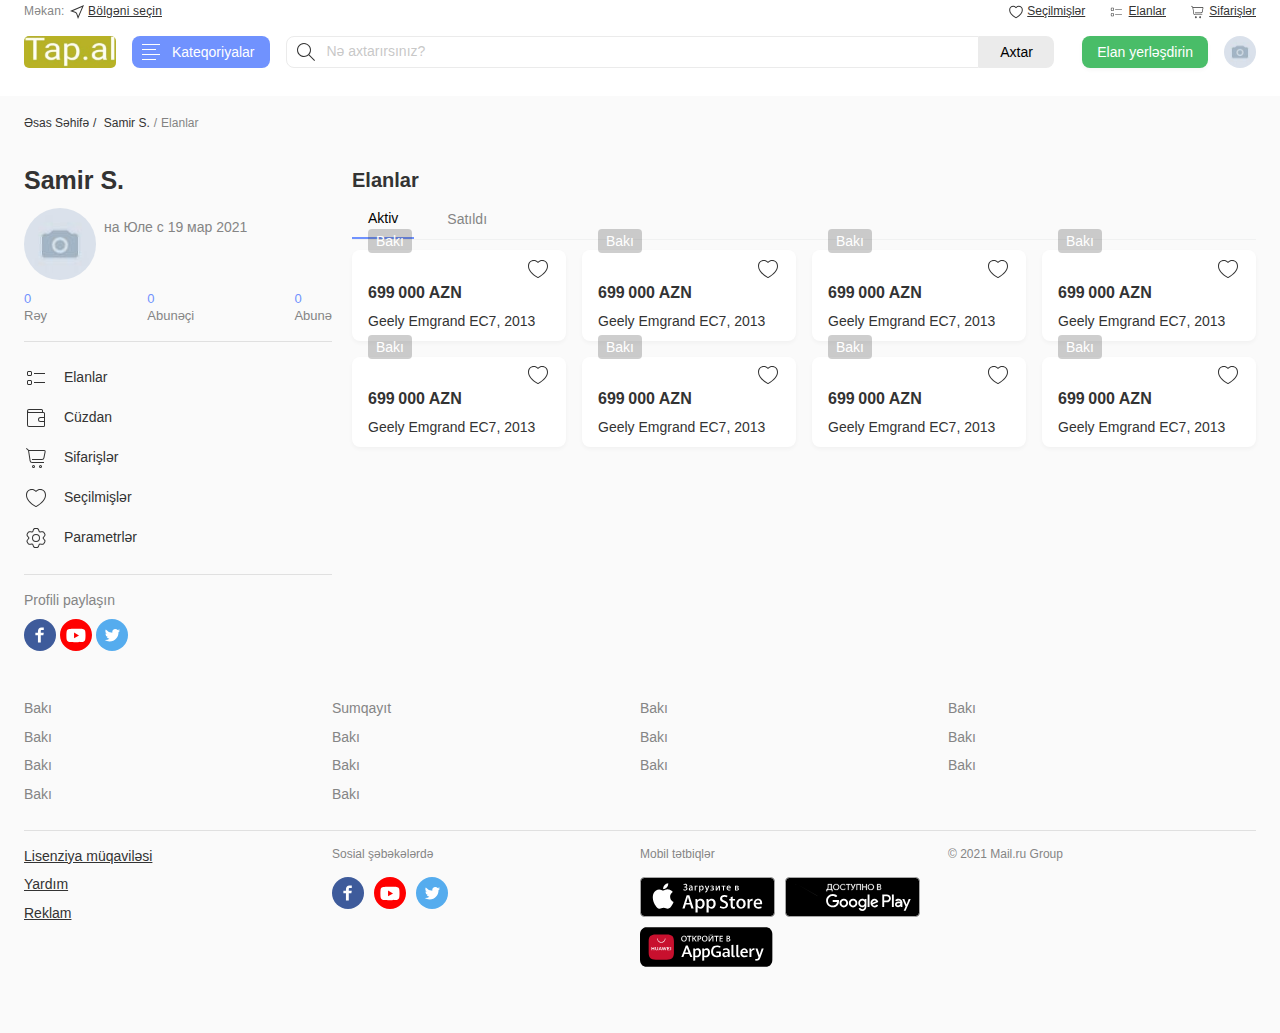
==== new/advertisement.html @ fe49ad58 "fixed" ====
<!DOCTYPE html>
<html lang="en">

<head>
    <meta charset="UTF-8">
    <meta name="viewport" content="width=device-width, initial-scale=1.0">
    <meta http-equiv="X-UA-Compatible" content="ie=edge">
    <title>Elanlar</title>
    <link rel="stylesheet" href="assets/css/bootstrap-grid.css">
    <link rel="stylesheet" href="assets/css/bootstrap-reboot.css">
    <link rel="stylesheet" href="assets/css/bootstrap-reboot.min.css">
    <link rel="stylesheet" href="assets/css/bootstrap.css">
    <link rel="stylesheet" href="assets/css/bootstrap.min.css">
    <link rel="stylesheet" href="assets/css/owl.carousel.min.css">
    <link rel="stylesheet" href="assets/css/owl.theme.default.min.css">
    <link rel="stylesheet" href="assets/css/style.css">
    <link rel="stylesheet" href="assets/css/header.css">
    <link rel="stylesheet" href="assets/css/footer.css">
    <link rel="stylesheet" href="assets/css/main.css">
    <link rel="stylesheet" href="assets/css/settings.css">
    <link rel="stylesheet" href="assets/css/carousel-style.css">

    <script src='assets/js/font-awesome.js'></script>
</head>

<body>


    <header>
        <div style="height:96px">
            <div class="top-header d-lg-block d-none size-desktop">
                <div class="d-flex justify-content-between">
                    <div class="top-header-left">
                        <span class="m-0">Məkan:</span>
                        <div class="top-header-left-div">
                            <a href="#all-cities">
                                <span class="icon-name">
                                    <svg width="16" height="16" viewBox="0 0 16 16">
                                        <path fill="#333"
                                            d="M3.812 6.883l2.556.852a3 3 0 0 1 1.897 1.897l.852 2.557 3.979-9.285-9.284 3.98zM15 1L9 15 7.316 9.949a2 2 0 0 0-1.265-1.265L1.001 7 15 1z">
                                        </path>
                                    </svg>
                                    <span class="select-region">Bölgəni seçin </span>
                                </span>
                            </a>
                        </div>
                    </div>
                    <div class="top-header-right">
                        <ul class="d-flex">
                            <!-- <li class="top-header-right-li">
                                                <a href="">
                                                    <svg width="16" height="16">
                                                        <path
                                                            d="M11 4H3.564c-.662 0-.864.039-1.07.149a.818.818 0 0 0-.345.346C2.039 4.7 2 4.902 2 5.564v.076L6.081 7H9.92L14 5.64v-.076c0-.662-.039-.864-.149-1.07a.818.818 0 0 0-.346-.345C13.3 4.039 13.098 4 12.436 4H11zM5.014 3c.031-.458.118-.724.253-.977.174-.326.43-.582.756-.756C6.35 1.093 6.696 1 7.446 1h1.108c.75 0 1.097.093 1.423.267.326.174.582.43.756.756.135.253.222.52.253.977h1.45c.892 0 1.215.093 1.54.267.327.174.583.43.757.756.174.326.267.65.267 1.54v5.873c0 .892-.093 1.215-.267 1.54a1.81 1.81 0 0 1-.756.757c-.326.174-.65.267-1.54.267H3.563c-.892 0-1.215-.093-1.54-.267a1.817 1.817 0 0 1-.757-.756c-.174-.326-.267-.65-.267-1.54V5.563c0-.892.093-1.215.267-1.54a1.81 1.81 0 0 1 .756-.757c.326-.174.65-.267 1.54-.267h1.45zm1.001 0h3.97a1.209 1.209 0 0 0-.134-.505.818.818 0 0 0-.346-.346C9.306 2.043 9.097 2 8.555 2h-1.11c-.542 0-.751.043-.95.149a.818.818 0 0 0-.346.346c-.07.132-.113.269-.134.505zM2 6.694v4.742c0 .662.039.864.149 1.07a.818.818 0 0 0 .346.345c.205.11.407.149 1.069.149h8.872c.662 0 .864-.039 1.07-.149a.818.818 0 0 0 .345-.346c.11-.205.149-.407.149-1.069V6.694l-3.842 1.28L10 8H6l-.158-.026L2 6.694zM10 8a2 2 0 1 1-4 0h1a1 1 0 1 0 2 0h1z"
                                                            fill="#333" fill-rule="nonzero"></path>
                                                    </svg>
                                                    <span class="header-right-a-span">İş üçün </span>
                                                </a>
                                            </li> -->
                            <li class="top-header-right-li">
                                <a href="favourites-products.html">
                                    <svg width="16" height="16" viewBox="0 0 16 16">
                                        <path fill="#333"
                                            d="M8.333 3.906L8 4.204l-.333-.298c-.758-.679-1.562-1.073-2.334-1.073C3.4 2.833 2.167 4.067 2.167 6c0 2.597 2.127 4.988 5.816 7.175-.007-.004.043-.004.043-.004 3.69-2.21 5.807-4.583 5.807-7.171 0-1.933-1.233-3.167-3.166-3.167-.772 0-1.576.394-2.334 1.073zM8 2.88c.834-.659 1.736-1.047 2.667-1.047 2.485 0 4.166 1.682 4.166 4.167 0 3.044-2.328 5.655-6.286 8.024a1.08 1.08 0 0 1-1.083.006C3.508 11.685 1.167 9.053 1.167 6c0-2.485 1.681-4.167 4.166-4.167.931 0 1.833.388 2.667 1.047z">
                                        </path>
                                    </svg>
                                    <span class="header-right-a-span">Seçilmişlər</span>
                                </a>
                            </li>
                            <li class="top-header-right-li">
                                <a href="advertisement.html">
                                    <svg width="16" height="16" viewBox="0 0 26 24">
                                        <path fill="#333" fill-rule="evenodd"
                                            d="M6.077 14c.669 0 .911.07 1.156.2.244.131.436.323.567.567.13.245.2.487.2 1.156v1.154c0 .669-.07.911-.2 1.156a1.371 1.371 0 0 1-.567.567c-.245.13-.487.2-1.156.2H4.923c-.669 0-.911-.07-1.156-.2a1.363 1.363 0 0 1-.567-.567c-.13-.245-.2-.487-.2-1.156v-1.154c0-.669.07-.911.2-1.156.131-.244.323-.436.567-.567.245-.13.487-.2 1.156-.2h1.154zm.14 1H4.924c-.459 0-.57.022-.684.082a.364.364 0 0 0-.157.157c-.054.1-.077.2-.081.543L4 17.077c0 .459.022.57.082.684.038.07.087.12.157.157.113.06.225.082.684.082h1.154c.459 0 .57-.022.684-.082a.364.364 0 0 0 .157-.157c.06-.113.082-.225.082-.684v-1.154c0-.459-.022-.57-.082-.684a.364.364 0 0 0-.157-.157c-.1-.054-.2-.077-.543-.081zM21 16v1H10v-1h11zM6.077 5c.669 0 .911.07 1.156.2.244.131.436.323.567.567.13.245.2.487.2 1.156v1.154c0 .669-.07.911-.2 1.156a1.371 1.371 0 0 1-.567.567c-.245.13-.487.2-1.156.2H4.923c-.669 0-.911-.07-1.156-.2a1.363 1.363 0 0 1-.567-.567c-.13-.245-.2-.487-.2-1.156V6.923c0-.669.07-.911.2-1.156.131-.244.323-.436.567-.567.245-.13.487-.2 1.156-.2h1.154zm.14 1H4.924c-.459 0-.57.022-.684.082a.364.364 0 0 0-.157.157c-.054.1-.077.2-.081.543L4 8.077c0 .459.022.57.082.684.038.07.087.12.157.157.113.06.225.082.684.082h1.154c.459 0 .57-.022.684-.082a.364.364 0 0 0 .157-.157c.06-.113.082-.225.082-.684V6.923c0-.459-.022-.57-.082-.684a.364.364 0 0 0-.157-.157c-.1-.054-.2-.077-.543-.081zM21 7v1H10V7h11z">
                                        </path>
                                    </svg>
                                    <span class="header-right-a-span">Elanlar</span>
                                </a>
                            </li>
                            <li class="top-header-right-li">
                                <a href="orders-products.html">
                                    <svg width="16" height="16" viewBox="0 0 26 24">
                                        <path fill="#333" fill-rule="evenodd"
                                            d="M9.5 19a1.5 1.5 0 1 1 0 3 1.5 1.5 0 0 1 0-3zm7 0a1.5 1.5 0 1 1 0 3 1.5 1.5 0 0 1 0-3zm-7 1a.5.5 0 1 0 0 1 .5.5 0 0 0 0-1zm7 0a.5.5 0 1 0 0 1 .5.5 0 0 0 0-1zm-9.87-5.27A1.5 1.5 0 0 0 8.113 16H20v1H8.113a2.5 2.5 0 0 1-2.47-2.115L4.033 4.558l-2.06-1.78.653-.756L4.917 4H20.18a1.5 1.5 0 0 1 1.471 1.794l-1.24 6.196a2.5 2.5 0 0 1-2.45 2.01H8v-1h9.96a1.5 1.5 0 0 0 1.471-1.206l1.24-6.196A.5.5 0 0 0 20.18 5H5.113l1.516 9.73z">
                                        </path>
                                    </svg>
                                    <span class="header-right-a-span">Sifarişlər</span>
                                </a>
                            </li>
                        </ul>
                    </div>
                </div>

            </div>

            <div id="myHeader" class="bottom-header">
                <div class="position-relative desktop-header w-100 d-lg-block d-none">
                    <div class="" style="width: 100%">
                        <div class="size-desktop">
                            <div style="padding: 0px -8px" class="d-flex">
                                <a class="" href="index-register.html">
                                    <img src="assets/images/new.jpeg" style="border-radius: 5px;" width="92px"
                                        height="32px" alt="">
                                </a>

                                <div class="d-flex position-relative category-show" style="margin-left: 16px;">
                                    <div class="position-absolute" style="top: 4px;left:10px">
                                        <div class="menu-icon-1 x-1"><svg class="position-absolute"
                                                style="top: 0;left:0" width="24" height="5">
                                                <path stroke="#FFF" stroke-width="2" d="M0 5h24"></path>
                                            </svg></div>
                                        <div class="menu-icon-1 menu-icon-2 x-2"><svg class="position-absolute"
                                                style="top: 0;left:0" width="24" height="5">
                                                <path stroke="#FFF" stroke-width="2" d="M0 5h24"></path>
                                            </svg></div>
                                        <div class="menu-icon-1 x-3"><svg class="position-absolute"
                                                style="top: 0;left:0" width="24" height="5">
                                                <path stroke="#FFF" stroke-width="2" d="M0 5h24"></path>
                                            </svg></div>
                                        <div class="menu-icon-1 menu-icon-2 x-4"><svg class="position-absolute"
                                                style="top: 0;left:0" width="24" height="5">
                                                <path stroke="#FFF" stroke-width="2" d="M0 5h24"></path>
                                            </svg></div>

                                    </div>
                                    <div class="category-menu">Kateqoriyalar</div>
                                </div>

                                <div class="search-header">
                                    <div class="search-field">
                                        <div class="search-icon">
                                            <svg width="24" height="24" viewBox="0 0 24 24" fill="#333"
                                                class="sc-pkhIR QLZHE">
                                                <path
                                                    d="M15.29 14.584l5.72 5.72-.707.706-5.72-5.72a7 7 0 1 1 .707-.707zM10 16a6 6 0 1 0 0-12 6 6 0 0 0 0 12z">
                                                </path>
                                            </svg>
                                        </div>
                                        <form class="search-form" action="">
                                            <input class="search-input" placeholder="Nə axtarırsınız?" type="text">
                                            <button type="submit" class="search-button">
                                                <span class="button-style">Axtar</span>
                                            </button>
                                        </form>
                                    </div>
                                </div>

                                <div class="post-ad">
                                    <a href="product-select-category.html">Elan yerləşdirin</a>
                                </div>

                                <div class="header-login d-none">
                                    <a class="button-style" href="login.html">Giriş</a>
                                </div>

                                <div class="header-user">
                                    <a class="linkjoin-header-user" href="javascript:void(0)">
                                        <img class="w-100 h-100" src="assets/images/imgg.jpg" alt="">
                                    </a>

                                    <div class="header-personal-list-menu">
                                        <div class="personal-list-div">
                                            <div class="header-user-namee d-flex justify-content-center">
                                                <span>Samir Sardarli</span>
                                            </div>
                                            <hr>
                                            <ul class="personal-menu-ul">
                                                <li>
                                                    <a href="advertisement.html">
                                                        <span class="personal-menu-svg"><svg width="24" height="24"
                                                                viewBox="0 0 24 24">
                                                                <path fill="#333" fill-rule="evenodd"
                                                                    d="M6.077 14c.669 0 .911.07 1.156.2.244.131.436.323.567.567.13.245.2.487.2 1.156v1.154c0 .669-.07.911-.2 1.156a1.371 1.371 0 0 1-.567.567c-.245.13-.487.2-1.156.2H4.923c-.669 0-.911-.07-1.156-.2a1.363 1.363 0 0 1-.567-.567c-.13-.245-.2-.487-.2-1.156v-1.154c0-.669.07-.911.2-1.156.131-.244.323-.436.567-.567.245-.13.487-.2 1.156-.2h1.154zm.14 1H4.924c-.459 0-.57.022-.684.082a.364.364 0 0 0-.157.157c-.054.1-.077.2-.081.543L4 17.077c0 .459.022.57.082.684.038.07.087.12.157.157.113.06.225.082.684.082h1.154c.459 0 .57-.022.684-.082a.364.364 0 0 0 .157-.157c.06-.113.082-.225.082-.684v-1.154c0-.459-.022-.57-.082-.684a.364.364 0 0 0-.157-.157c-.1-.054-.2-.077-.543-.081zM21 16v1H10v-1h11zM6.077 5c.669 0 .911.07 1.156.2.244.131.436.323.567.567.13.245.2.487.2 1.156v1.154c0 .669-.07.911-.2 1.156a1.371 1.371 0 0 1-.567.567c-.245.13-.487.2-1.156.2H4.923c-.669 0-.911-.07-1.156-.2a1.363 1.363 0 0 1-.567-.567c-.13-.245-.2-.487-.2-1.156V6.923c0-.669.07-.911.2-1.156.131-.244.323-.436.567-.567.245-.13.487-.2 1.156-.2h1.154zm.14 1H4.924c-.459 0-.57.022-.684.082a.364.364 0 0 0-.157.157c-.054.1-.077.2-.081.543L4 8.077c0 .459.022.57.082.684.038.07.087.12.157.157.113.06.225.082.684.082h1.154c.459 0 .57-.022.684-.082a.364.364 0 0 0 .157-.157c.06-.113.082-.225.082-.684V6.923c0-.459-.022-.57-.082-.684a.364.364 0 0 0-.157-.157c-.1-.054-.2-.077-.543-.081zM21 7v1H10V7h11z">
                                                                </path>
                                                            </svg></span>
                                                        <span class="">Elanlar</span>
                                                    </a>
                                                </li>
                                                <li>
                                                    <a href="">
                                                        <span class="personal-menu-svg">
                                                            <svg width="24" height="24" viewBox="0 0 24 24">
                                                                <path fill="#333" fill-rule="evenodd"
                                                                    d="M21 19.5a1.5 1.5 0 0 1-1.5 1.5H5a2 2 0 0 1-2-2V5a2 2 0 0 1 2-2h12.5A1.5 1.5 0 0 1 19 4.5V6h.5A1.5 1.5 0 0 1 21 7.5v12zM19.5 7H4v12a1 1 0 0 0 1 1h14.5a.5.5 0 0 0 .5-.5V16h-3.5a2.5 2.5 0 1 1 0-5H20V7.5a.5.5 0 0 0-.5-.5zm.5 5h-3.5a1.5 1.5 0 0 0 0 3H20v-3zm-2.5-8H5a1 1 0 1 0 0 2h13V4.5a.5.5 0 0 0-.5-.5z">
                                                                </path>
                                                            </svg>
                                                        </span>
                                                        <span class="">Cüzdan</span>
                                                    </a>
                                                </li>
                                                <li>
                                                    <a href="orders-products.html">
                                                        <span class="personal-menu-svg">
                                                            <svg width="24" height="24" viewBox="0 0 24 24">
                                                                <path fill="#333" fill-rule="evenodd"
                                                                    d="M9.5 19a1.5 1.5 0 1 1 0 3 1.5 1.5 0 0 1 0-3zm7 0a1.5 1.5 0 1 1 0 3 1.5 1.5 0 0 1 0-3zm-7 1a.5.5 0 1 0 0 1 .5.5 0 0 0 0-1zm7 0a.5.5 0 1 0 0 1 .5.5 0 0 0 0-1zm-9.87-5.27A1.5 1.5 0 0 0 8.113 16H20v1H8.113a2.5 2.5 0 0 1-2.47-2.115L4.033 4.558l-2.06-1.78.653-.756L4.917 4H20.18a1.5 1.5 0 0 1 1.471 1.794l-1.24 6.196a2.5 2.5 0 0 1-2.45 2.01H8v-1h9.96a1.5 1.5 0 0 0 1.471-1.206l1.24-6.196A.5.5 0 0 0 20.18 5H5.113l1.516 9.73z">
                                                                </path>
                                                            </svg>
                                                        </span>
                                                        <span class="">Sifarişlər</span>
                                                    </a>
                                                </li>

                                                <li>
                                                    <a href="favourites-products.html">
                                                        <span class="personal-menu-svg">
                                                            <svg width="24" height="24" viewBox="0 0 24 24">
                                                                <path fill="#333" fill-rule="evenodd"
                                                                    d="M12.333 5.673L12 5.97l-.333-.298C10.487 4.618 9.229 4 8 4 4.962 4 3 5.962 3 9c0 4.01 3.244 7.656 8.842 10.975a.4.4 0 0 0 .326-.004C17.772 16.615 21 12.996 21 9c0-3.038-1.962-5-5-5-1.229 0-2.488.618-3.667 1.673zM16 3c3.59 0 6 2.41 6 6 0 4.452-3.44 8.308-9.311 11.824-.394.246-.98.246-1.366.006C5.46 17.353 2 13.466 2 9c0-3.59 2.41-6 6-6 1.39 0 2.746.61 4 1.641C13.254 3.61 14.61 3 16 3z">
                                                                </path>
                                                            </svg>
                                                        </span>
                                                        <span class="">Seçilmişlər</span>
                                                    </a>
                                                </li>
                                                <li>
                                                    <a href="settings.html">
                                                        <span class="personal-menu-svg">
                                                            <svg width="24" height="24" viewBox="0 0 24 24">
                                                                <path fill="#333" fill-rule="evenodd"
                                                                    d="M14.841 5.975l-.063-.17-.125-.334-.276-.738a48.538 48.538 0 0 0-.4-1.049c-.16-.38-.63-.684-1.081-.684h-1.792c-.45 0-.918.305-1.1.726a475.491 475.491 0 0 0-.652 1.746l-.121.332-.062.168-1.018.597-.18-.03-.35-.06-.776-.133a51.697 51.697 0 0 0-1.156-.189c-.418-.054-.92.197-1.144.58L3.65 8.268c-.222.38-.188.927.09 1.291.017.025.308.374.7.838l.508.603.228.27.127.15-.009.195-.005.148-.003.086a5.479 5.479 0 0 0 .006.516l.017.207-.134.158-.231.274c-.173.205-.347.41-.508.603-.403.48-.688.821-.724.87-.253.327-.284.874-.062 1.255l.896 1.531c.224.383.726.63 1.19.575.03-.003.482-.079 1.085-.182l.785-.135.343-.06.176-.03 1.032.58.064.172a421.646 421.646 0 0 0 .402 1.079c.22.586.376.999.402 1.054.16.38.63.684 1.08.684h1.792c.45 0 .918-.305 1.1-.726.012-.028.171-.448.382-1.01l.277-.741.123-.332.062-.168 1.015-.59.178.03a17398.007 17398.007 0 0 0 1.93.322l.342.057c.424.055.926-.195 1.15-.579l.896-1.531c.222-.38.188-.927-.09-1.291a69.29 69.29 0 0 0-.699-.833l-.508-.6-.23-.27-.126-.149.008-.196.006-.151.003-.088a5.786 5.786 0 0 0-.001-.45 2.582 2.582 0 0 0-.004-.077l-.014-.203.131-.156.231-.273c.173-.205.347-.41.508-.603.403-.479.687-.82.723-.87.253-.326.284-.873.062-1.254l-.896-1.531c-.224-.383-.726-.63-1.19-.575-.031.003-.483.078-1.088.18l-.786.135c-.276.047-.276.047-.344.06l-.178.03-1.028-.592zm1.214-.455a10307.99 10307.99 0 0 1 .931-.16 44.378 44.378 0 0 1 1.174-.192c.843-.102 1.732.335 2.158 1.064l.896 1.531c.427.73.371 1.72-.124 2.358-.049.068-.3.37-.752.907l-.516.612-.106.126a11.75 11.75 0 0 1-.002.417.409.409 0 0 0 .102.177l.504.595c.47.554.711.843.746.892.514.674.575 1.659.148 2.39l-.896 1.531c-.426.729-1.317 1.172-2.126 1.068l-.393-.065-.786-.131-.967-.162-.393.229-.061.165-.273.73a42.104 42.104 0 0 1-.412 1.081c-.333.775-1.162 1.317-2.011 1.317h-1.792c-.848 0-1.684-.54-1.995-1.28-.035-.076-.173-.44-.418-1.093l-.283-.758-.062-.166-.402-.226a10061.036 10061.036 0 0 1-.931.16 41.73 41.73 0 0 1-1.173.195c-.843.102-1.732-.336-2.158-1.064l-.896-1.531c-.427-.73-.371-1.72.124-2.358.05-.068.3-.37.753-.908l.516-.612.106-.125a10.03 10.03 0 0 1 0-.413c-.024-.083-.058-.123-.102-.176l-.504-.597c-.468-.555-.71-.846-.745-.894a2.203 2.203 0 0 1-.148-2.39l.896-1.532c.425-.727 1.316-1.172 2.117-1.068.085.007.48.072 1.184.191l.806.138.17.029.395-.232.06-.164c.092-.248.185-.497.27-.73a40.21 40.21 0 0 1 .408-1.079C9.426 2.542 10.255 2 11.104 2h1.792c.848 0 1.684.54 1.995 1.28.035.076.173.438.417 1.087l.282.754.062.167.403.232zM12 15a3 3 0 1 0 0-6 3 3 0 0 0 0 6zm0 1a4 4 0 1 1 0-8 4 4 0 0 1 0 8z">
                                                                </path>
                                                            </svg>
                                                        </span>
                                                        <span class="">Parametrlər</span>
                                                    </a>
                                                </li>
                                            </ul>
                                            <hr>
                                            <div class="exit-personal-menu">
                                                <a href="index.html">
                                                    <span class="personal-menu-svg">
                                                        <svg width="24" height="24" viewBox="0 0 24 24">
                                                            <path fill="#333"
                                                                d="M14.936 2c.888 0 1.324.084 1.777.326.413.221.74.548.96.961.243.453.327.889.327 1.777V8h-1V5.064c0-.737-.054-1.017-.208-1.305a1.319 1.319 0 0 0-.551-.551C15.953 3.054 15.673 3 14.936 3l-6.375-.001 1.773 1.007c.558.317.8.495 1.036.753.223.245.384.522.487.837.109.332.143.631.143 1.273v11.13l2.936.001c.737 0 1.017-.054 1.305-.208.239-.128.423-.312.551-.551.154-.288.208-.568.208-1.305V13h1v2.936c0 .888-.084 1.324-.326 1.777a2.31 2.31 0 0 1-.961.96c-.453.243-.889.327-1.777.327L12 18.999v.484a2.5 2.5 0 0 1-3.735 2.173L5.666 20.18c-.558-.317-.8-.495-1.036-.753a2.276 2.276 0 0 1-.487-.837C4.034 18.258 4 17.959 4 17.317V4.703c0-.126.01-.25.027-.371.043-.438.135-.738.3-1.045.22-.413.547-.74.96-.96C5.74 2.083 6.176 2 7.064 2h7.872zM6.5 3.203c-.75 0-1.373.552-1.483 1.272-.011.158-.017.35-.017.589v10.872h-.001L5 17.317c0 .546.023.747.093.962.06.181.149.334.277.475.152.167.316.287.79.556l2.599 1.477A1.5 1.5 0 0 0 11 19.483V6.869c0-.546-.023-.747-.093-.962a1.292 1.292 0 0 0-.277-.475c-.152-.167-.316-.287-.79-.556L7.241 3.399a1.503 1.503 0 0 0-.741-.196zM20 8.493l1.3 1.3.707.707L20 12.507l-.707-.707.798-.8H14v-1h6.093l-.8-.8.707-.707z">
                                                            </path>
                                                        </svg>
                                                    </span>
                                                    <span class="">Çıxış</span>
                                                </a>
                                            </div>
                                        </div>

                                        <div class="triangle-personal-menu"></div>
                                    </div>

                                </div>



                            </div>
                        </div>
                    </div>

                    <div class="header-category-menu">
                        <div class="menuu-category" style="">
                            <div class="category-all-items h-100 size-desktop">
                                <div class="m-0 h-100">

                                    <ul class="first-ul-category" style="">
                                        <li class="part-categoryy  list-first-category">
                                            <a class="list-items-category list-first-category-a d-flex align-items-center"
                                                href="category.html">
                                                <div class="categoryy-icon">
                                                    <img src="assets/images/shirt.svg" width="20px" height="20px"
                                                        alt="">
                                                </div>
                                                <div class="categoryy-name">Elektronika və əşyalar </div>
                                            </a>

                                            <ul class="second-ul-category">
                                                <div class="second-ul-category-div">
                                                    <li class="part-categoryy main-name-li ">
                                                        <a class="list-items-category d-flex align-items-center"
                                                            href="category.html">
                                                            <div class="categoryy-name">Elektronika və əşyalar </div>
                                                        </a>
                                                    </li>

                                                    <li class="part-categoryy  list-second-category">
                                                        <a class="list-items-category list-second-category-a d-flex align-items-center"
                                                            href="category.html">
                                                            <div class="categoryy-icon">
                                                                <img src="assets/images/shirt.svg" width="20px"
                                                                    height="20px" alt="">
                                                            </div>
                                                            <div class="categoryy-name">Elektronika və əşyalar </div>
                                                        </a>
                                                        <ul class="third-ul-category">
                                                            <li class="part-categoryy main-name-li ">
                                                                <a class="list-items-category d-flex align-items-center"
                                                                    href="category.html">
                                                                    <div class="categoryy-name">Вещи, электроника и
                                                                        прочее</div>
                                                                </a>
                                                            </li>

                                                            <li class="part-categoryy third-ul-a list-third-category">
                                                                <a class="list-items-category d-flex align-items-center"
                                                                    href="category.html">
                                                                    <div class="categoryy-name">Вещи, электроника и
                                                                        прочее</div>
                                                                </a>
                                                            </li>
                                                            <li class="part-categoryy third-ul-a list-third-category">
                                                                <a class="list-items-category d-flex align-items-center"
                                                                    href="category.html">
                                                                    <div class="categoryy-name">Вещи, электроника и
                                                                        прочее</div>
                                                                </a>
                                                            </li>
                                                        </ul>
                                                    </li>


                                                    <li class="part-categoryy  list-second-category">
                                                        <a class="list-items-category list-second-category-a d-flex align-items-center"
                                                            href="category.html">
                                                            <div class="categoryy-icon">
                                                                <img src="assets/images/shirt.svg" width="20px"
                                                                    height="20px" alt="">
                                                            </div>
                                                            <div class="categoryy-name">Elektronika və əşyalar </div>
                                                        </a>
                                                        <ul class="third-ul-category">
                                                            <li class="part-categoryy main-name-li ">
                                                                <a class="list-items-category d-flex align-items-center"
                                                                    href="category.html">
                                                                    <div class="categoryy-name">Вещи, электроника и
                                                                        прочее</div>
                                                                </a>
                                                            </li>

                                                            <li class="part-categoryy third-ul-a list-third-category">
                                                                <a class="list-items-category d-flex align-items-center"
                                                                    href="category.html">
                                                                    <div class="categoryy-name">Вещи, электроника и
                                                                        прочее</div>
                                                                </a>
                                                            </li>
                                                            <li class="part-categoryy third-ul-a list-third-category">
                                                                <a class="list-items-category d-flex align-items-center"
                                                                    href="category.html">
                                                                    <div class="categoryy-name">Вещи, электроника и
                                                                        прочее</div>
                                                                </a>
                                                            </li>
                                                            <li class="part-categoryy third-ul-a list-third-category">
                                                                <a class="list-items-category d-flex align-items-center"
                                                                    href="category.html">
                                                                    <div class="categoryy-name">Вещи, электроника и
                                                                        прочее</div>
                                                                </a>
                                                            </li>
                                                        </ul>
                                                    </li>

                                                </div>


                                            </ul>

                                            <ul class="fourth-ul-category">
                                                <div style="width: 300px">
                                                    <img class="w-100 h-100"
                                                        src="https://api.youla.io/files/icons/icon-cat-pets.png"
                                                        class="sc-oUoif goEJXz">
                                                </div>
                                            </ul>


                                        </li>

                                        <li class="part-categoryy list-first-category">
                                            <a class="list-items-category list-first-category-a d-flex align-items-center"
                                                href="category.html">
                                                <div class="categoryy-icon">
                                                    <img src="assets/images/shirt.svg" width="20px" height="20px"
                                                        alt="">
                                                </div>
                                                <div class="categoryy-name">Вещи, электроника и проче</div>
                                            </a>

                                            <ul class="second-ul-category">
                                                <div class="second-ul-category-div">
                                                    <li class="part-categoryy main-name-li ">
                                                        <a class="list-items-category d-flex align-items-center"
                                                            href="category.html">
                                                            <div class="categoryy-name">Вещи, электроника и проче</div>
                                                        </a>
                                                    </li>

                                                    <li class="part-categoryy  list-second-category">
                                                        <a class="list-items-category list-second-category-a d-flex align-items-center"
                                                            href="category.html">
                                                            <div class="categoryy-icon">
                                                                <img src="assets/images/shirt.svg" width="20px"
                                                                    height="20px" alt="">
                                                            </div>
                                                            <div class="categoryy-name">Вещи, электроника и проче</div>
                                                        </a>
                                                        <ul class="third-ul-category">
                                                            <li class="part-categoryy main-name-li ">
                                                                <a class="list-items-category d-flex align-items-center"
                                                                    href="category.html">
                                                                    <div class="categoryy-name">Вещи, электроника и
                                                                        проче</div>
                                                                </a>
                                                            </li>

                                                            <li class="part-categoryy third-ul-a list-third-category">
                                                                <a class="list-items-category d-flex align-items-center"
                                                                    href="category.html">
                                                                    <div class="categoryy-name">Вещи, электроника и
                                                                        проче</div>
                                                                </a>
                                                            </li>
                                                        </ul>
                                                    </li>
                                                </div>


                                            </ul>

                                            <ul class="fourth-ul-category">
                                                <div style="width: 300px">
                                                    <img class="w-100 h-100"
                                                        src="https://api.youla.io/files/icons/icon-cat-pets.png"
                                                        class="sc-oUoif goEJXz">
                                                </div>
                                            </ul>
                                        </li>


                                    </ul>
                                </div>
                            </div>
                        </div>

                    </div>
                </div>

                <div class="position-relative w-100 d-block d-lg-none size-desktop">
                    <div class="d-flex mobile-menu justify-content-between align-items-center">
                        <div class="mobile-menu-icon">
                            <div class="">
                                <div class="menu-icon-1 x-1"><svg class="position-absolute" style="top: 0;left:0"
                                        width="24" height="5">
                                        <path stroke="rgb(57, 57, 57)" stroke-width="2" d="M0 5h24"></path>
                                    </svg></div>
                                <div class="menu-icon-1 menu-icon-2 x-2"><svg class="position-absolute"
                                        style="top: 0;left:0" width="24" height="5">
                                        <path stroke="rgb(57, 57, 57)" stroke-width="2" d="M0 5h24"></path>
                                    </svg></div>
                                <div class="menu-icon-1 x-3"><svg class="position-absolute" style="top: 0;left:0"
                                        width="24" height="5">
                                        <path stroke="rgb(57, 57, 57)" stroke-width="2" d="M0 5h24"></path>
                                    </svg></div>
                                <div class="menu-icon-1 menu-icon-2 x-4"><svg class="position-absolute"
                                        style="top: 0;left:0" width="24" height="5">
                                        <path stroke="rgb(57, 57, 57)" stroke-width="2" d="M0 5h24"></path>
                                    </svg></div>

                            </div>
                        </div>
                        <div class="mobile-site-image">
                            <a class="" href="index-register.html">
                                <img src="assets/images/new.jpeg" style="border-radius: 5px;" width="92px" height="32px"
                                    alt="">
                            </a>
                        </div>
                        <div class="mobile-user-progile-img">
                            <a class="" href="javascript:void(0)">
                                <img class="w-100 h-100" src="assets/images/imgg.jpg" alt="">
                            </a>
                        </div>
                    </div>

                    <div class="mobile-search">
                        <div class="search-field p-0">
                            <div class="search-icon">
                                <svg width="24" height="24" viewBox="0 0 24 24" fill="#333" class="sc-pkhIR QLZHE">
                                    <path
                                        d="M15.29 14.584l5.72 5.72-.707.706-5.72-5.72a7 7 0 1 1 .707-.707zM10 16a6 6 0 1 0 0-12 6 6 0 0 0 0 12z">
                                    </path>
                                </svg>
                            </div>
                            <form class="search-form" action="">
                                <input class="search-input" placeholder="Nə axtarırsınız?" type="text">

                            </form>
                        </div>
                    </div>


                </div>

            </div>
        </div>

        <div class="mobile-menu-list d-lg-none d-block">
            <div style="box-shadow: rgba(0, 0, 0, 0.04) 0px 2px 4px 0px;height: 48px"
                class="d-flex align-items-center justify-content-center">
                <div class="size-desktop d-flex align-items-center">
                    <div class="d-flex align-items-center mobile-exit-icon"
                        style="position: absolute;width: 23px;height: 23px;">
                        <div class="">
                            <div class="menu-icon-1 x-1 xx-1 m-0"><svg class="position-absolute" style="top: 0;left:0"
                                    width="24" height="5">
                                    <path stroke="rgb(57, 57, 57)" stroke-width="2" d="M0 5h24"></path>
                                </svg></div>
                            <div class="menu-icon-1 menu-icon-2 x-4 xx-4"><svg class="position-absolute"
                                    style="top: 0;left:0" width="24" height="5">
                                    <path stroke="rgb(57, 57, 57)" stroke-width="2" d="M0 5h24"></path>
                                </svg></div>

                        </div>
                    </div>
                    <div class="w-100 text-center">Kategoriyalar</div>
                </div>
            </div>
            <ul class="size-desktop ">
                <li class="ul-menu-list all-categories">
                    <a class="d-flex align-items-center" href="category.html">
                        <div class="mobile-list-icon">
                            <svg xmlns="http://www.w3.org/2000/svg" xmlns:xlink="http://www.w3.org/1999/xlink"
                                width="24" height="24" viewBox="0 0 24 24">
                                <defs>
                                    <path id="b" d="M0 0h360v48H0z" />
                                    <filter id="a" width="103.9%" height="129.2%" x="-1.9%" y="-10.4%"
                                        filterUnits="objectBoundingBox">
                                        <feOffset dy="2" in="SourceAlpha" result="shadowOffsetOuter1" />
                                        <feGaussianBlur in="shadowOffsetOuter1" result="shadowBlurOuter1"
                                            stdDeviation="2" />
                                        <feColorMatrix in="shadowBlurOuter1"
                                            values="0 0 0 0 0 0 0 0 0 0 0 0 0 0 0 0 0 0 0.04 0" />
                                    </filter>
                                </defs>
                                <g fill="none" fill-rule="evenodd">
                                    <path fill="#FAFAFA" d="M-16-60h360v568H-16z" />
                                    <g transform="translate(-16 -12)">
                                        <use fill="#000" filter="url(#a)" xlink:href="#b" />
                                        <use fill="#FFF" xlink:href="#b" />
                                    </g>
                                    <path fill="#9EAFB9" fill-rule="nonzero"
                                        d="M5 20h5a1 1 0 0 0 1-1v-5a1 1 0 0 0-1-1H5a1 1 0 0 0-1 1v5a1 1 0 0 0 1 1zm9 0h5a1 1 0 0 0 1-1v-5a1 1 0 0 0-1-1h-5a1 1 0 0 0-1 1v5a1 1 0 0 0 1 1zm-9-9h5a1 1 0 0 0 1-1V5a1 1 0 0 0-1-1H5a1 1 0 0 0-1 1v5a1 1 0 0 0 1 1zm9 0h5a1 1 0 0 0 1-1V5a1 1 0 0 0-1-1h-5a1 1 0 0 0-1 1v5a1 1 0 0 0 1 1z" />
                                </g>
                            </svg>
                        </div>
                        <div class="ml-1 mobile-list-name">Bütün kateqoriyalar</div>
                    </a>
                </li>

                <li class="ul-menu-list ul-menu-list-first">
                    <a class="d-flex align-items-center justify-content-between first-list-link"
                        href="javascript:void(0)">
                        <div class="d-flex align-items-center ">
                            <div class="mobile-list-icon">
                                <img src="assets/images/icon-cat-automobiles4x.png" alt="">
                            </div>
                            <div class="ml-1 mobile-list-name">Avtomobillər</div>
                        </div>
                        <div class="list-right-icon">
                            <svg width="24" height="24" viewBox="0 0 24 24" class="sc-jMpswA dlIspE">
                                <path fill="#333"
                                    d="M15.635 12.022l-7.58-7.26.69-.723 8.335 7.982-8.334 7.995-.692-.722z"></path>
                            </svg>
                        </div>
                    </a>

                    <div class="mobile-menu-second-list d-lg-none d-block">
                        <div style="box-shadow: rgba(0, 0, 0, 0.04) 0px 2px 4px 0px;height: 48px"
                            class="d-flex align-items-center justify-content-center">
                            <div class="size-desktop d-flex align-items-center">
                                <div class="d-flex align-items-center mobile-exit-icon-second"
                                    style="position: absolute;width: 23px;height: 23px;">
                                    <div class="mobile-left-icon">
                                        <svg style="transform: rotate(180deg);" width="24" height="24"
                                            viewBox="0 0 24 24" class="sc-jMpswA dlIspE">
                                            <path fill="#333"
                                                d="M15.635 12.022l-7.58-7.26.69-.723 8.335 7.982-8.334 7.995-.692-.722z">
                                            </path>
                                        </svg>

                                    </div>
                                </div>
                                <div class="w-100 text-center">Avtomobillər</div>
                            </div>
                        </div>

                        <ul class="size-desktop ">
                            <li class="ul-menu-list all-categories">
                                <a class="d-flex align-items-center" href="category.html">
                                    <div class="mobile-list-icon">
                                        <svg xmlns="http://www.w3.org/2000/svg"
                                            xmlns:xlink="http://www.w3.org/1999/xlink" width="24" height="24"
                                            viewBox="0 0 24 24">
                                            <defs>
                                                <path id="b" d="M0 0h360v48H0z" />
                                                <filter id="a" width="103.9%" height="129.2%" x="-1.9%" y="-10.4%"
                                                    filterUnits="objectBoundingBox">
                                                    <feOffset dy="2" in="SourceAlpha" result="shadowOffsetOuter1" />
                                                    <feGaussianBlur in="shadowOffsetOuter1" result="shadowBlurOuter1"
                                                        stdDeviation="2" />
                                                    <feColorMatrix in="shadowBlurOuter1"
                                                        values="0 0 0 0 0 0 0 0 0 0 0 0 0 0 0 0 0 0 0.04 0" />
                                                </filter>
                                            </defs>
                                            <g fill="none" fill-rule="evenodd">
                                                <path fill="#FAFAFA" d="M-16-60h360v568H-16z" />
                                                <g transform="translate(-16 -12)">
                                                    <use fill="#000" filter="url(#a)" xlink:href="#b" />
                                                    <use fill="#FFF" xlink:href="#b" />
                                                </g>
                                                <path fill="#9EAFB9" fill-rule="nonzero"
                                                    d="M5 20h5a1 1 0 0 0 1-1v-5a1 1 0 0 0-1-1H5a1 1 0 0 0-1 1v5a1 1 0 0 0 1 1zm9 0h5a1 1 0 0 0 1-1v-5a1 1 0 0 0-1-1h-5a1 1 0 0 0-1 1v5a1 1 0 0 0 1 1zm-9-9h5a1 1 0 0 0 1-1V5a1 1 0 0 0-1-1H5a1 1 0 0 0-1 1v5a1 1 0 0 0 1 1zm9 0h5a1 1 0 0 0 1-1V5a1 1 0 0 0-1-1h-5a1 1 0 0 0-1 1v5a1 1 0 0 0 1 1z" />
                                            </g>
                                        </svg>
                                    </div>
                                    <div class="ml-1 mobile-list-name">Bütün kateqoriyalar</div>
                                </a>
                            </li>
                        </ul>


                    </div>

                </li>

            </ul>

        </div>


        <div class="mobile-personal-menu-list d-lg-none d-block">
            <div style="box-shadow: rgba(0, 0, 0, 0.04) 0px 2px 4px 0px;height: 48px"
                class="d-flex align-items-center justify-content-center">
                <div class="size-desktop d-flex align-items-center">
                    <div class="d-flex align-items-center mobile-exit-icon-personal"
                        style="position: absolute;width: 23px;height: 23px;">
                        <div class="">
                            <div class="menu-icon-1 x-1 xx-1 m-0"><svg class="position-absolute" style="top: 0;left:0"
                                    width="24" height="5">
                                    <path stroke="rgb(57, 57, 57)" stroke-width="2" d="M0 5h24"></path>
                                </svg></div>
                            <div class="menu-icon-1 menu-icon-2 x-4 xx-4"><svg class="position-absolute"
                                    style="top: 0;left:0" width="24" height="5">
                                    <path stroke="rgb(57, 57, 57)" stroke-width="2" d="M0 5h24"></path>
                                </svg></div>

                        </div>
                    </div>
                    <div class="w-100 text-center">Samir Sardarli</div>
                </div>
            </div>
            <div class="size-desktop" style="padding-top: 20px;padding-bottom:20px;">
                <ul class="personal-menu-ul ">
                    <li>
                        <a href="advertisement.html">
                            <span class="personal-menu-svg"><svg width="24" height="24" viewBox="0 0 24 24">
                                    <path fill="#333" fill-rule="evenodd"
                                        d="M6.077 14c.669 0 .911.07 1.156.2.244.131.436.323.567.567.13.245.2.487.2 1.156v1.154c0 .669-.07.911-.2 1.156a1.371 1.371 0 0 1-.567.567c-.245.13-.487.2-1.156.2H4.923c-.669 0-.911-.07-1.156-.2a1.363 1.363 0 0 1-.567-.567c-.13-.245-.2-.487-.2-1.156v-1.154c0-.669.07-.911.2-1.156.131-.244.323-.436.567-.567.245-.13.487-.2 1.156-.2h1.154zm.14 1H4.924c-.459 0-.57.022-.684.082a.364.364 0 0 0-.157.157c-.054.1-.077.2-.081.543L4 17.077c0 .459.022.57.082.684.038.07.087.12.157.157.113.06.225.082.684.082h1.154c.459 0 .57-.022.684-.082a.364.364 0 0 0 .157-.157c.06-.113.082-.225.082-.684v-1.154c0-.459-.022-.57-.082-.684a.364.364 0 0 0-.157-.157c-.1-.054-.2-.077-.543-.081zM21 16v1H10v-1h11zM6.077 5c.669 0 .911.07 1.156.2.244.131.436.323.567.567.13.245.2.487.2 1.156v1.154c0 .669-.07.911-.2 1.156a1.371 1.371 0 0 1-.567.567c-.245.13-.487.2-1.156.2H4.923c-.669 0-.911-.07-1.156-.2a1.363 1.363 0 0 1-.567-.567c-.13-.245-.2-.487-.2-1.156V6.923c0-.669.07-.911.2-1.156.131-.244.323-.436.567-.567.245-.13.487-.2 1.156-.2h1.154zm.14 1H4.924c-.459 0-.57.022-.684.082a.364.364 0 0 0-.157.157c-.054.1-.077.2-.081.543L4 8.077c0 .459.022.57.082.684.038.07.087.12.157.157.113.06.225.082.684.082h1.154c.459 0 .57-.022.684-.082a.364.364 0 0 0 .157-.157c.06-.113.082-.225.082-.684V6.923c0-.459-.022-.57-.082-.684a.364.364 0 0 0-.157-.157c-.1-.054-.2-.077-.543-.081zM21 7v1H10V7h11z">
                                    </path>
                                </svg></span>
                            <span class="">Elanlar</span>
                        </a>
                    </li>
                    <li>
                        <a href="">
                            <span class="personal-menu-svg">
                                <svg width="24" height="24" viewBox="0 0 24 24">
                                    <path fill="#333" fill-rule="evenodd"
                                        d="M21 19.5a1.5 1.5 0 0 1-1.5 1.5H5a2 2 0 0 1-2-2V5a2 2 0 0 1 2-2h12.5A1.5 1.5 0 0 1 19 4.5V6h.5A1.5 1.5 0 0 1 21 7.5v12zM19.5 7H4v12a1 1 0 0 0 1 1h14.5a.5.5 0 0 0 .5-.5V16h-3.5a2.5 2.5 0 1 1 0-5H20V7.5a.5.5 0 0 0-.5-.5zm.5 5h-3.5a1.5 1.5 0 0 0 0 3H20v-3zm-2.5-8H5a1 1 0 1 0 0 2h13V4.5a.5.5 0 0 0-.5-.5z">
                                    </path>
                                </svg>
                            </span>
                            <span class="">Cüzdan</span>
                        </a>
                    </li>
                    <li>
                        <a href="orders-products.html">
                            <span class="personal-menu-svg">
                                <svg width="24" height="24" viewBox="0 0 24 24">
                                    <path fill="#333" fill-rule="evenodd"
                                        d="M9.5 19a1.5 1.5 0 1 1 0 3 1.5 1.5 0 0 1 0-3zm7 0a1.5 1.5 0 1 1 0 3 1.5 1.5 0 0 1 0-3zm-7 1a.5.5 0 1 0 0 1 .5.5 0 0 0 0-1zm7 0a.5.5 0 1 0 0 1 .5.5 0 0 0 0-1zm-9.87-5.27A1.5 1.5 0 0 0 8.113 16H20v1H8.113a2.5 2.5 0 0 1-2.47-2.115L4.033 4.558l-2.06-1.78.653-.756L4.917 4H20.18a1.5 1.5 0 0 1 1.471 1.794l-1.24 6.196a2.5 2.5 0 0 1-2.45 2.01H8v-1h9.96a1.5 1.5 0 0 0 1.471-1.206l1.24-6.196A.5.5 0 0 0 20.18 5H5.113l1.516 9.73z">
                                    </path>
                                </svg>
                            </span>
                            <span class="">Sifarişlər</span>
                        </a>
                    </li>
                    <!-- <li>
                            <a href="">
                                <span class="personal-menu-svg">
                                    <svg width="24" height="24" viewBox="0 0 24 24">
                                        <path fill="#333" fill-rule="evenodd" d="M18.936 4c.888 0 1.324.084 1.777.326.413.221.74.548.96.961.243.453.327.889.327 1.777v9.872c0 .888-.084 1.324-.326 1.777a2.31 2.31 0 0 1-.961.96c-.453.243-.889.327-1.777.327H5.064c-.888 0-1.324-.084-1.777-.326a2.317 2.317 0 0 1-.96-.961C2.083 18.26 2 17.824 2 16.936V7.064c0-.888.084-1.324.326-1.777a2.31 2.31 0 0 1 .961-.96C3.74 4.083 4.176 4 5.064 4h13.872zm0 1H5.064c-.737 0-1.017.054-1.305.208a1.317 1.317 0 0 0-.551.551C3.054 6.047 3 6.327 3 7.064v9.872c0 .737.054 1.017.208 1.305.128.239.312.423.551.551.288.154.568.208 1.305.208h13.872c.737 0 1.017-.054 1.305-.208.239-.128.423-.312.551-.551.154-.288.208-.568.208-1.305V7.064c0-.737-.054-1.017-.208-1.305a1.317 1.317 0 0 0-.551-.551C19.953 5.054 19.673 5 18.936 5zm-.535 2l.598.8L12 13.025 5.001 7.8l.598-.802L12 11.776 18.401 7z">
                                        </path>
                                    </svg>
                                </span>
                                <span class="">Mesajlar</span>
                            </a>
                        </li> -->
                    <li>
                        <a href="favourites-products.html">
                            <span class="personal-menu-svg">
                                <svg width="24" height="24" viewBox="0 0 24 24">
                                    <path fill="#333" fill-rule="evenodd"
                                        d="M12.333 5.673L12 5.97l-.333-.298C10.487 4.618 9.229 4 8 4 4.962 4 3 5.962 3 9c0 4.01 3.244 7.656 8.842 10.975a.4.4 0 0 0 .326-.004C17.772 16.615 21 12.996 21 9c0-3.038-1.962-5-5-5-1.229 0-2.488.618-3.667 1.673zM16 3c3.59 0 6 2.41 6 6 0 4.452-3.44 8.308-9.311 11.824-.394.246-.98.246-1.366.006C5.46 17.353 2 13.466 2 9c0-3.59 2.41-6 6-6 1.39 0 2.746.61 4 1.641C13.254 3.61 14.61 3 16 3z">
                                    </path>
                                </svg>
                            </span>
                            <span class="">Seçilmişlər</span>
                        </a>
                    </li>
                    <li>
                        <a href="">
                            <span class="personal-menu-svg">
                                <svg width="24" height="24" viewBox="0 0 24 24">
                                    <path fill="#333" fill-rule="evenodd"
                                        d="M14.841 5.975l-.063-.17-.125-.334-.276-.738a48.538 48.538 0 0 0-.4-1.049c-.16-.38-.63-.684-1.081-.684h-1.792c-.45 0-.918.305-1.1.726a475.491 475.491 0 0 0-.652 1.746l-.121.332-.062.168-1.018.597-.18-.03-.35-.06-.776-.133a51.697 51.697 0 0 0-1.156-.189c-.418-.054-.92.197-1.144.58L3.65 8.268c-.222.38-.188.927.09 1.291.017.025.308.374.7.838l.508.603.228.27.127.15-.009.195-.005.148-.003.086a5.479 5.479 0 0 0 .006.516l.017.207-.134.158-.231.274c-.173.205-.347.41-.508.603-.403.48-.688.821-.724.87-.253.327-.284.874-.062 1.255l.896 1.531c.224.383.726.63 1.19.575.03-.003.482-.079 1.085-.182l.785-.135.343-.06.176-.03 1.032.58.064.172a421.646 421.646 0 0 0 .402 1.079c.22.586.376.999.402 1.054.16.38.63.684 1.08.684h1.792c.45 0 .918-.305 1.1-.726.012-.028.171-.448.382-1.01l.277-.741.123-.332.062-.168 1.015-.59.178.03a17398.007 17398.007 0 0 0 1.93.322l.342.057c.424.055.926-.195 1.15-.579l.896-1.531c.222-.38.188-.927-.09-1.291a69.29 69.29 0 0 0-.699-.833l-.508-.6-.23-.27-.126-.149.008-.196.006-.151.003-.088a5.786 5.786 0 0 0-.001-.45 2.582 2.582 0 0 0-.004-.077l-.014-.203.131-.156.231-.273c.173-.205.347-.41.508-.603.403-.479.687-.82.723-.87.253-.326.284-.873.062-1.254l-.896-1.531c-.224-.383-.726-.63-1.19-.575-.031.003-.483.078-1.088.18l-.786.135c-.276.047-.276.047-.344.06l-.178.03-1.028-.592zm1.214-.455a10307.99 10307.99 0 0 1 .931-.16 44.378 44.378 0 0 1 1.174-.192c.843-.102 1.732.335 2.158 1.064l.896 1.531c.427.73.371 1.72-.124 2.358-.049.068-.3.37-.752.907l-.516.612-.106.126a11.75 11.75 0 0 1-.002.417.409.409 0 0 0 .102.177l.504.595c.47.554.711.843.746.892.514.674.575 1.659.148 2.39l-.896 1.531c-.426.729-1.317 1.172-2.126 1.068l-.393-.065-.786-.131-.967-.162-.393.229-.061.165-.273.73a42.104 42.104 0 0 1-.412 1.081c-.333.775-1.162 1.317-2.011 1.317h-1.792c-.848 0-1.684-.54-1.995-1.28-.035-.076-.173-.44-.418-1.093l-.283-.758-.062-.166-.402-.226a10061.036 10061.036 0 0 1-.931.16 41.73 41.73 0 0 1-1.173.195c-.843.102-1.732-.336-2.158-1.064l-.896-1.531c-.427-.73-.371-1.72.124-2.358.05-.068.3-.37.753-.908l.516-.612.106-.125a10.03 10.03 0 0 1 0-.413c-.024-.083-.058-.123-.102-.176l-.504-.597c-.468-.555-.71-.846-.745-.894a2.203 2.203 0 0 1-.148-2.39l.896-1.532c.425-.727 1.316-1.172 2.117-1.068.085.007.48.072 1.184.191l.806.138.17.029.395-.232.06-.164c.092-.248.185-.497.27-.73a40.21 40.21 0 0 1 .408-1.079C9.426 2.542 10.255 2 11.104 2h1.792c.848 0 1.684.54 1.995 1.28.035.076.173.438.417 1.087l.282.754.062.167.403.232zM12 15a3 3 0 1 0 0-6 3 3 0 0 0 0 6zm0 1a4 4 0 1 1 0-8 4 4 0 0 1 0 8z">
                                    </path>
                                </svg>
                            </span>
                            <span class="">Parametrlər</span>
                        </a>
                    </li>
                </ul>
                <hr>
                <div class="exit-personal-menu">
                    <a href="index.html">
                        <span class="personal-menu-svg">
                            <svg width="24" height="24" viewBox="0 0 24 24">
                                <path fill="#333"
                                    d="M14.936 2c.888 0 1.324.084 1.777.326.413.221.74.548.96.961.243.453.327.889.327 1.777V8h-1V5.064c0-.737-.054-1.017-.208-1.305a1.319 1.319 0 0 0-.551-.551C15.953 3.054 15.673 3 14.936 3l-6.375-.001 1.773 1.007c.558.317.8.495 1.036.753.223.245.384.522.487.837.109.332.143.631.143 1.273v11.13l2.936.001c.737 0 1.017-.054 1.305-.208.239-.128.423-.312.551-.551.154-.288.208-.568.208-1.305V13h1v2.936c0 .888-.084 1.324-.326 1.777a2.31 2.31 0 0 1-.961.96c-.453.243-.889.327-1.777.327L12 18.999v.484a2.5 2.5 0 0 1-3.735 2.173L5.666 20.18c-.558-.317-.8-.495-1.036-.753a2.276 2.276 0 0 1-.487-.837C4.034 18.258 4 17.959 4 17.317V4.703c0-.126.01-.25.027-.371.043-.438.135-.738.3-1.045.22-.413.547-.74.96-.96C5.74 2.083 6.176 2 7.064 2h7.872zM6.5 3.203c-.75 0-1.373.552-1.483 1.272-.011.158-.017.35-.017.589v10.872h-.001L5 17.317c0 .546.023.747.093.962.06.181.149.334.277.475.152.167.316.287.79.556l2.599 1.477A1.5 1.5 0 0 0 11 19.483V6.869c0-.546-.023-.747-.093-.962a1.292 1.292 0 0 0-.277-.475c-.152-.167-.316-.287-.79-.556L7.241 3.399a1.503 1.503 0 0 0-.741-.196zM20 8.493l1.3 1.3.707.707L20 12.507l-.707-.707.798-.8H14v-1h6.093l-.8-.8.707-.707z">
                                </path>
                            </svg>
                        </span>
                        <span class="">Çıxış</span>
                    </a>
                </div>
            </div>
        </div>


    </header>

    <div class="for-page-background">

        <div class="transition-page d-lg-flex d-none size-desktop">
            <div>
                <a href="index.html">
                    Əsas Səhifə </a></div>
            <div><span class="ml-1 mr-1">/</span>
                <a href="setting.html">
                    Samir S.
                </a></div>
            <div style="opacity: 0.6"> <span class="ml-1 mr-1">/</span>Elanlar</div>
        </div>


        <section class="mt-2">
            <div class="row size-desktop">
                <div class="col-lg-3 col-12  p-0">
                    <div class="d-lg-flex d-none align-items-center mb-2 " style="height: 40px;">
                        <div class="h-100 specific-topicc">
                            <h2>Samir S.</h2>
                        </div>

                    </div>
                    <div>
                        <div
                            class="d-flex align-items-lg-start align-items-center justify-content-lg-start justify-content-center flex-lg-row flex-column">
                            <div class="user-profile-settings-img">
                                <a href="javascript:void(0)">
                                    <img class="w-100 h-100" src="assets/images/imgg.jpg" alt="">
                                </a>
                            </div>
                            <div class="d-lg-none d-flex align-items-center" style="height: 40px;">
                                <div class="h-100 specific-topicc">
                                    <h2>Samir S.</h2>
                                </div>

                            </div>
                            <div class="ml-2" style="padding: 10px 0px;">
                                <div class="color-opacity">на Юле с 19 мар 2021</div>
                                <div class="user-starr mt-1 text-lg-left text-center">
                                    <span><i class="fas fa-star"></i></span>
                                    <span><i class="fas fa-star"></i></span>
                                    <span><i class="fas fa-star"></i></span>
                                    <span><i class="fas fa-star"></i></span>
                                    <span><i class="fas fa-star"></i></span>
                                </div>
                            </div>
                        </div>
                        <div class="user-subs-info d-flex justify-content-between ">
                            <div class="d-flex flex-lg-column flex-row m-lg-0 mr-2 ml-2">
                                <span class="user-subs-countt">0</span>
                                <span class="color-opacity">Rəy</span>
                            </div>
                            <div class="d-flex flex-lg-column flex-row m-lg-0 mr-2 ml-2">
                                <span class="user-subs-countt">0</span>
                                <span class="color-opacity">Abunəçi</span>
                            </div>
                            <div class="d-flex flex-lg-column flex-row m-lg-0 mr-2 ml-2">
                                <span class="user-subs-countt">0</span>
                                <span class="color-opacity">Abunə</span>
                            </div>
                        </div>
                        <hr>
                        <div class="d-lg-block d-none">
                            <ul class="personal-menu-ul">
                                <li>
                                    <a href="advertisement.html">
                                        <span class="personal-menu-svg"><svg width="24" height="24" viewBox="0 0 24 24">
                                                <path fill="#333" fill-rule="evenodd"
                                                    d="M6.077 14c.669 0 .911.07 1.156.2.244.131.436.323.567.567.13.245.2.487.2 1.156v1.154c0 .669-.07.911-.2 1.156a1.371 1.371 0 0 1-.567.567c-.245.13-.487.2-1.156.2H4.923c-.669 0-.911-.07-1.156-.2a1.363 1.363 0 0 1-.567-.567c-.13-.245-.2-.487-.2-1.156v-1.154c0-.669.07-.911.2-1.156.131-.244.323-.436.567-.567.245-.13.487-.2 1.156-.2h1.154zm.14 1H4.924c-.459 0-.57.022-.684.082a.364.364 0 0 0-.157.157c-.054.1-.077.2-.081.543L4 17.077c0 .459.022.57.082.684.038.07.087.12.157.157.113.06.225.082.684.082h1.154c.459 0 .57-.022.684-.082a.364.364 0 0 0 .157-.157c.06-.113.082-.225.082-.684v-1.154c0-.459-.022-.57-.082-.684a.364.364 0 0 0-.157-.157c-.1-.054-.2-.077-.543-.081zM21 16v1H10v-1h11zM6.077 5c.669 0 .911.07 1.156.2.244.131.436.323.567.567.13.245.2.487.2 1.156v1.154c0 .669-.07.911-.2 1.156a1.371 1.371 0 0 1-.567.567c-.245.13-.487.2-1.156.2H4.923c-.669 0-.911-.07-1.156-.2a1.363 1.363 0 0 1-.567-.567c-.13-.245-.2-.487-.2-1.156V6.923c0-.669.07-.911.2-1.156.131-.244.323-.436.567-.567.245-.13.487-.2 1.156-.2h1.154zm.14 1H4.924c-.459 0-.57.022-.684.082a.364.364 0 0 0-.157.157c-.054.1-.077.2-.081.543L4 8.077c0 .459.022.57.082.684.038.07.087.12.157.157.113.06.225.082.684.082h1.154c.459 0 .57-.022.684-.082a.364.364 0 0 0 .157-.157c.06-.113.082-.225.082-.684V6.923c0-.459-.022-.57-.082-.684a.364.364 0 0 0-.157-.157c-.1-.054-.2-.077-.543-.081zM21 7v1H10V7h11z">
                                                </path>
                                            </svg></span>
                                        <span class="">Elanlar</span>
                                    </a>
                                </li>
                                <li>
                                    <a href="">
                                        <span class="personal-menu-svg">
                                            <svg width="24" height="24" viewBox="0 0 24 24">
                                                <path fill="#333" fill-rule="evenodd"
                                                    d="M21 19.5a1.5 1.5 0 0 1-1.5 1.5H5a2 2 0 0 1-2-2V5a2 2 0 0 1 2-2h12.5A1.5 1.5 0 0 1 19 4.5V6h.5A1.5 1.5 0 0 1 21 7.5v12zM19.5 7H4v12a1 1 0 0 0 1 1h14.5a.5.5 0 0 0 .5-.5V16h-3.5a2.5 2.5 0 1 1 0-5H20V7.5a.5.5 0 0 0-.5-.5zm.5 5h-3.5a1.5 1.5 0 0 0 0 3H20v-3zm-2.5-8H5a1 1 0 1 0 0 2h13V4.5a.5.5 0 0 0-.5-.5z">
                                                </path>
                                            </svg>
                                        </span>
                                        <span class="">Cüzdan</span>
                                    </a>
                                </li>
                                <li>
                                    <a href="orders-products.html">
                                        <span class="personal-menu-svg">
                                            <svg width="24" height="24" viewBox="0 0 24 24">
                                                <path fill="#333" fill-rule="evenodd"
                                                    d="M9.5 19a1.5 1.5 0 1 1 0 3 1.5 1.5 0 0 1 0-3zm7 0a1.5 1.5 0 1 1 0 3 1.5 1.5 0 0 1 0-3zm-7 1a.5.5 0 1 0 0 1 .5.5 0 0 0 0-1zm7 0a.5.5 0 1 0 0 1 .5.5 0 0 0 0-1zm-9.87-5.27A1.5 1.5 0 0 0 8.113 16H20v1H8.113a2.5 2.5 0 0 1-2.47-2.115L4.033 4.558l-2.06-1.78.653-.756L4.917 4H20.18a1.5 1.5 0 0 1 1.471 1.794l-1.24 6.196a2.5 2.5 0 0 1-2.45 2.01H8v-1h9.96a1.5 1.5 0 0 0 1.471-1.206l1.24-6.196A.5.5 0 0 0 20.18 5H5.113l1.516 9.73z">
                                                </path>
                                            </svg>
                                        </span>
                                        <span class="">Sifarişlər</span>
                                    </a>
                                </li>

                                <li>
                                    <a href="favourites-products.html">
                                        <span class="personal-menu-svg">
                                            <svg width="24" height="24" viewBox="0 0 24 24">
                                                <path fill="#333" fill-rule="evenodd"
                                                    d="M12.333 5.673L12 5.97l-.333-.298C10.487 4.618 9.229 4 8 4 4.962 4 3 5.962 3 9c0 4.01 3.244 7.656 8.842 10.975a.4.4 0 0 0 .326-.004C17.772 16.615 21 12.996 21 9c0-3.038-1.962-5-5-5-1.229 0-2.488.618-3.667 1.673zM16 3c3.59 0 6 2.41 6 6 0 4.452-3.44 8.308-9.311 11.824-.394.246-.98.246-1.366.006C5.46 17.353 2 13.466 2 9c0-3.59 2.41-6 6-6 1.39 0 2.746.61 4 1.641C13.254 3.61 14.61 3 16 3z">
                                                </path>
                                            </svg>
                                        </span>
                                        <span class="">Seçilmişlər</span>
                                    </a>
                                </li>
                                <li>
                                    <a href="settings.html">
                                        <span class="personal-menu-svg">
                                            <svg width="24" height="24" viewBox="0 0 24 24">
                                                <path fill="#333" fill-rule="evenodd"
                                                    d="M14.841 5.975l-.063-.17-.125-.334-.276-.738a48.538 48.538 0 0 0-.4-1.049c-.16-.38-.63-.684-1.081-.684h-1.792c-.45 0-.918.305-1.1.726a475.491 475.491 0 0 0-.652 1.746l-.121.332-.062.168-1.018.597-.18-.03-.35-.06-.776-.133a51.697 51.697 0 0 0-1.156-.189c-.418-.054-.92.197-1.144.58L3.65 8.268c-.222.38-.188.927.09 1.291.017.025.308.374.7.838l.508.603.228.27.127.15-.009.195-.005.148-.003.086a5.479 5.479 0 0 0 .006.516l.017.207-.134.158-.231.274c-.173.205-.347.41-.508.603-.403.48-.688.821-.724.87-.253.327-.284.874-.062 1.255l.896 1.531c.224.383.726.63 1.19.575.03-.003.482-.079 1.085-.182l.785-.135.343-.06.176-.03 1.032.58.064.172a421.646 421.646 0 0 0 .402 1.079c.22.586.376.999.402 1.054.16.38.63.684 1.08.684h1.792c.45 0 .918-.305 1.1-.726.012-.028.171-.448.382-1.01l.277-.741.123-.332.062-.168 1.015-.59.178.03a17398.007 17398.007 0 0 0 1.93.322l.342.057c.424.055.926-.195 1.15-.579l.896-1.531c.222-.38.188-.927-.09-1.291a69.29 69.29 0 0 0-.699-.833l-.508-.6-.23-.27-.126-.149.008-.196.006-.151.003-.088a5.786 5.786 0 0 0-.001-.45 2.582 2.582 0 0 0-.004-.077l-.014-.203.131-.156.231-.273c.173-.205.347-.41.508-.603.403-.479.687-.82.723-.87.253-.326.284-.873.062-1.254l-.896-1.531c-.224-.383-.726-.63-1.19-.575-.031.003-.483.078-1.088.18l-.786.135c-.276.047-.276.047-.344.06l-.178.03-1.028-.592zm1.214-.455a10307.99 10307.99 0 0 1 .931-.16 44.378 44.378 0 0 1 1.174-.192c.843-.102 1.732.335 2.158 1.064l.896 1.531c.427.73.371 1.72-.124 2.358-.049.068-.3.37-.752.907l-.516.612-.106.126a11.75 11.75 0 0 1-.002.417.409.409 0 0 0 .102.177l.504.595c.47.554.711.843.746.892.514.674.575 1.659.148 2.39l-.896 1.531c-.426.729-1.317 1.172-2.126 1.068l-.393-.065-.786-.131-.967-.162-.393.229-.061.165-.273.73a42.104 42.104 0 0 1-.412 1.081c-.333.775-1.162 1.317-2.011 1.317h-1.792c-.848 0-1.684-.54-1.995-1.28-.035-.076-.173-.44-.418-1.093l-.283-.758-.062-.166-.402-.226a10061.036 10061.036 0 0 1-.931.16 41.73 41.73 0 0 1-1.173.195c-.843.102-1.732-.336-2.158-1.064l-.896-1.531c-.427-.73-.371-1.72.124-2.358.05-.068.3-.37.753-.908l.516-.612.106-.125a10.03 10.03 0 0 1 0-.413c-.024-.083-.058-.123-.102-.176l-.504-.597c-.468-.555-.71-.846-.745-.894a2.203 2.203 0 0 1-.148-2.39l.896-1.532c.425-.727 1.316-1.172 2.117-1.068.085.007.48.072 1.184.191l.806.138.17.029.395-.232.06-.164c.092-.248.185-.497.27-.73a40.21 40.21 0 0 1 .408-1.079C9.426 2.542 10.255 2 11.104 2h1.792c.848 0 1.684.54 1.995 1.28.035.076.173.438.417 1.087l.282.754.062.167.403.232zM12 15a3 3 0 1 0 0-6 3 3 0 0 0 0 6zm0 1a4 4 0 1 1 0-8 4 4 0 0 1 0 8z">
                                                </path>
                                            </svg>
                                        </span>
                                        <span class="">Parametrlər</span>
                                    </a>
                                </li>
                            </ul>
                        </div>
                        <hr class="d-lg-block d-none">
                        <div class="d-lg-block d-none">
                            <div class="color-opacity" style="margin-bottom:10px;">Profili paylaşın</div>
                            <div class="d-flex social-sitess">
                                <button class="facebook-social-site p-0 mr-1"
                                    style="width:32px;height:32px;border:none">
                                    <svg width="32" height="32" viewBox="0 0 32 32" fill="currentColor"
                                        role="presentation" class="sc-pITNg sc-pQsrT iNleqm">
                                        <path fill-rule="evenodd"
                                            d="M19.79 11.057h-2.405c-.285 0-.602.375-.602.873v1.737h3.009l-.455 2.476h-2.554v7.435h-2.838v-7.435H11.37v-2.476h2.575V12.21c0-2.09 1.45-3.788 3.44-3.788h2.405v2.635z">
                                        </path>
                                    </svg>
                                </button>

                                <button class="youtube-social-site p-0 mr-1" style="width:32px;height:32px;border:none">
                                    <svg width="32" height="32" viewBox="0 0 32 32" fill="currentColor"
                                        class="sc-pYNsO ebhdRG">
                                        <path
                                            d="M16 0c8.837 0 16 7.163 16 16s-7.163 16-16 16S0 24.837 0 16 7.163 0 16 0zm9.12 11.852a2.4 2.4 0 0 0-1.69-1.699c-1.492-.401-7.47-.401-7.47-.401s-5.98 0-7.47.401a2.4 2.4 0 0 0-1.69 1.699c-.4 1.498-.4 4.624-.4 4.624s0 3.126.4 4.624a2.4 2.4 0 0 0 1.69 1.698c1.49.402 7.47.402 7.47.402s5.978 0 7.47-.402a2.4 2.4 0 0 0 1.69-1.698c.399-1.498.399-4.624.399-4.624s0-3.126-.4-4.624z">
                                        </path>
                                        <path d="M14.048 19.358l4.967-2.882-4.967-2.882v5.764"></path>
                                    </svg>
                                </button>

                                <button class="twitter-social-site p-0" style="width:32px;height:32px;border:none">
                                    <svg width="32" height="32" viewBox="0 0 32 32" fill="currentColor"
                                        role="presentation" class="sc-qXHHN sc-pAyMl gRAGoJ">
                                        <path fill-rule="evenodd"
                                            d="M22.508 13.107c.007.136.009.273.009.406 0 4.167-3.169 8.969-8.965 8.969-1.78 0-3.437-.52-4.83-1.417.245.03.496.042.751.042a6.311 6.311 0 0 0 3.914-1.349 3.158 3.158 0 0 1-2.944-2.186 3.166 3.166 0 0 0 1.422-.055 3.154 3.154 0 0 1-2.528-3.09v-.039a3.16 3.16 0 0 0 1.428.395 3.15 3.15 0 0 1-1.402-2.625c0-.576.155-1.12.427-1.585a8.96 8.96 0 0 0 6.495 3.295 3.152 3.152 0 0 1 5.37-2.875 6.33 6.33 0 0 0 2-.765 3.166 3.166 0 0 1-1.385 1.745 6.33 6.33 0 0 0 1.81-.498 6.39 6.39 0 0 1-1.572 1.632z">
                                        </path>
                                    </svg>
                                </button>

                            </div>
                        </div>
                    </div>
                </div>

                <div class="col-lg-9 right-side-settings p-0">
                    <div>
                        <div class="h-100 specific-settings-header">
                            <h2>Elanlar</h2>
                        </div>
                    </div>

                    <div class="d-flex sold-active-advertisements nav nav-tabs" id="nav-tab" role="tablist">
                        <div class="nav-link active color-opacity selected-header-advertisement h-100 d-flex align-items-center list-sold-active-advertisements"
                            id="nav-active-advertisement-tab" data-bs-toggle="tab"
                            data-bs-target="#nav-active-advertisements" role="tab"
                            aria-controls="nav-active-advertisements" aria-selected="true">Aktiv</div>
                        <div class="nav-link color-opacity h-100 d-flex align-items-center ml-lg-3 ml-0 list-sold-active-advertisements"
                            id="nav-sold-advertisement-tab" data-bs-toggle="tab"
                            data-bs-target="#nav-sold-advertisements" role="tab" aria-controls="nav-sold-advertisements"
                            aria-selected="true">Satıldı</div>
                    </div>

                    <div class="tab-content" id="nav-tabContent">

                        <!-- ...........................active-advertisements.............................. -->
                        <div class="tab-pane fade show active d-flex flex-wrap all-products"
                            id="nav-active-advertisements" role="tabpanel"
                            aria-labelledby="nav-active-advertisement-tab">
                            <div class="products-widthh" style="">
                                <div class="itemm-carousel-style" style="">
                                    <div class="position-relative w-100 h-100">
                                        <a class="" href="product.html">
                                            <div class="position-relative">
                                                <img class="w-100"
                                                    style="border-top-left-radius: 8px;border-top-right-radius:8px;"
                                                    src="https://cdn0.youla.io/files/images/360_360/60/4d/604dd9a8a4532d021862d814-1.jpg"
                                                    alt="">
                                                <div class="item-locationn">Bakı</div>
                                            </div>
                                        </a>
                                        <div class="item-for-save">
                                            <svg width="24" height="24" viewBox="0 0 24 24" fill="currentColor"
                                                class="sc-pleCs iNeJVh">
                                                <path
                                                    d="M12.333 5.673L12 5.97l-.333-.298C10.487 4.618 9.229 4 8 4 4.962 4 3 5.962 3 9c0 4.01 3.244 7.656 8.842 10.975a.4.4 0 0 0 .326-.004C17.772 16.615 21 12.996 21 9c0-3.038-1.962-5-5-5-1.229 0-2.488.618-3.667 1.673zM16 3c3.59 0 6 2.41 6 6 0 4.452-3.44 8.308-9.311 11.824-.394.246-.98.246-1.366.006C5.46 17.353 2 13.466 2 9c0-3.59 2.41-6 6-6 1.39 0 2.746.61 4 1.641C13.254 3.61 14.61 3 16 3z">
                                                </path>
                                            </svg>
                                        </div>
                                    </div>
                                    <a href="product.html">
                                        <div class="product-pricee">699 000 AZN</div>
                                        <div class="productt-name">Geely Emgrand EC7, 2013</div>
                                    </a>

                                </div>
                            </div>

                            <div class="products-widthh" style="">
                                <div class="itemm-carousel-style" style="">
                                    <div class="position-relative w-100 h-100">
                                        <a class="" href="product.html">
                                            <div class="position-relative">
                                                <img class="w-100"
                                                    style="border-top-left-radius: 8px;border-top-right-radius:8px;"
                                                    src="https://cdn0.youla.io/files/images/360_360/60/4d/604dd9a8a4532d021862d814-1.jpg"
                                                    alt="">
                                                <div class="item-locationn">Bakı</div>
                                            </div>
                                        </a>
                                        <div class="item-for-save">
                                            <svg width="24" height="24" viewBox="0 0 24 24" fill="currentColor"
                                                class="sc-pleCs iNeJVh">
                                                <path
                                                    d="M12.333 5.673L12 5.97l-.333-.298C10.487 4.618 9.229 4 8 4 4.962 4 3 5.962 3 9c0 4.01 3.244 7.656 8.842 10.975a.4.4 0 0 0 .326-.004C17.772 16.615 21 12.996 21 9c0-3.038-1.962-5-5-5-1.229 0-2.488.618-3.667 1.673zM16 3c3.59 0 6 2.41 6 6 0 4.452-3.44 8.308-9.311 11.824-.394.246-.98.246-1.366.006C5.46 17.353 2 13.466 2 9c0-3.59 2.41-6 6-6 1.39 0 2.746.61 4 1.641C13.254 3.61 14.61 3 16 3z">
                                                </path>
                                            </svg>
                                        </div>
                                    </div>
                                    <a href="product.html">
                                        <div class="product-pricee">699 000 AZN</div>
                                        <div class="productt-name">Geely Emgrand EC7, 2013</div>
                                    </a>

                                </div>
                            </div>

                            <div class="products-widthh" style="">
                                <div class="itemm-carousel-style" style="">
                                    <div class="position-relative w-100 h-100">
                                        <a class="" href="product.html">
                                            <div class="position-relative">
                                                <img class="w-100"
                                                    style="border-top-left-radius: 8px;border-top-right-radius:8px;"
                                                    src="https://cdn0.youla.io/files/images/360_360/60/4d/604dd9a8a4532d021862d814-1.jpg"
                                                    alt="">
                                                <div class="item-locationn">Bakı</div>
                                            </div>
                                        </a>
                                        <div class="item-for-save">
                                            <svg width="24" height="24" viewBox="0 0 24 24" fill="currentColor"
                                                class="sc-pleCs iNeJVh">
                                                <path
                                                    d="M12.333 5.673L12 5.97l-.333-.298C10.487 4.618 9.229 4 8 4 4.962 4 3 5.962 3 9c0 4.01 3.244 7.656 8.842 10.975a.4.4 0 0 0 .326-.004C17.772 16.615 21 12.996 21 9c0-3.038-1.962-5-5-5-1.229 0-2.488.618-3.667 1.673zM16 3c3.59 0 6 2.41 6 6 0 4.452-3.44 8.308-9.311 11.824-.394.246-.98.246-1.366.006C5.46 17.353 2 13.466 2 9c0-3.59 2.41-6 6-6 1.39 0 2.746.61 4 1.641C13.254 3.61 14.61 3 16 3z">
                                                </path>
                                            </svg>
                                        </div>
                                    </div>
                                    <a href="product.html">
                                        <div class="product-pricee">699 000 AZN</div>
                                        <div class="productt-name">Geely Emgrand EC7, 2013</div>
                                    </a>

                                </div>
                            </div>

                            <div class="products-widthh" style="">
                                <div class="itemm-carousel-style" style="">
                                    <div class="position-relative w-100 h-100">
                                        <a class="" href="product.html">
                                            <div class="position-relative">
                                                <img class="w-100"
                                                    style="border-top-left-radius: 8px;border-top-right-radius:8px;"
                                                    src="https://cdn0.youla.io/files/images/360_360/60/4d/604dd9a8a4532d021862d814-1.jpg"
                                                    alt="">
                                                <div class="item-locationn">Bakı</div>
                                            </div>
                                        </a>
                                        <div class="item-for-save">
                                            <svg width="24" height="24" viewBox="0 0 24 24" fill="currentColor"
                                                class="sc-pleCs iNeJVh">
                                                <path
                                                    d="M12.333 5.673L12 5.97l-.333-.298C10.487 4.618 9.229 4 8 4 4.962 4 3 5.962 3 9c0 4.01 3.244 7.656 8.842 10.975a.4.4 0 0 0 .326-.004C17.772 16.615 21 12.996 21 9c0-3.038-1.962-5-5-5-1.229 0-2.488.618-3.667 1.673zM16 3c3.59 0 6 2.41 6 6 0 4.452-3.44 8.308-9.311 11.824-.394.246-.98.246-1.366.006C5.46 17.353 2 13.466 2 9c0-3.59 2.41-6 6-6 1.39 0 2.746.61 4 1.641C13.254 3.61 14.61 3 16 3z">
                                                </path>
                                            </svg>
                                        </div>
                                    </div>
                                    <a href="product.html">
                                        <div class="product-pricee">699 000 AZN</div>
                                        <div class="productt-name">Geely Emgrand EC7, 2013</div>
                                    </a>

                                </div>
                            </div>

                            <div class="products-widthh" style="">
                                <div class="itemm-carousel-style" style="">
                                    <div class="position-relative w-100 h-100">
                                        <a class="" href="product.html">
                                            <div class="position-relative">
                                                <img class="w-100"
                                                    style="border-top-left-radius: 8px;border-top-right-radius:8px;"
                                                    src="https://cdn0.youla.io/files/images/360_360/60/4d/604dd9a8a4532d021862d814-1.jpg"
                                                    alt="">
                                                <div class="item-locationn">Bakı</div>
                                            </div>
                                        </a>
                                        <div class="item-for-save">
                                            <svg width="24" height="24" viewBox="0 0 24 24" fill="currentColor"
                                                class="sc-pleCs iNeJVh">
                                                <path
                                                    d="M12.333 5.673L12 5.97l-.333-.298C10.487 4.618 9.229 4 8 4 4.962 4 3 5.962 3 9c0 4.01 3.244 7.656 8.842 10.975a.4.4 0 0 0 .326-.004C17.772 16.615 21 12.996 21 9c0-3.038-1.962-5-5-5-1.229 0-2.488.618-3.667 1.673zM16 3c3.59 0 6 2.41 6 6 0 4.452-3.44 8.308-9.311 11.824-.394.246-.98.246-1.366.006C5.46 17.353 2 13.466 2 9c0-3.59 2.41-6 6-6 1.39 0 2.746.61 4 1.641C13.254 3.61 14.61 3 16 3z">
                                                </path>
                                            </svg>
                                        </div>
                                    </div>
                                    <a href="product.html">
                                        <div class="product-pricee">699 000 AZN</div>
                                        <div class="productt-name">Geely Emgrand EC7, 2013</div>
                                    </a>

                                </div>
                            </div>

                            <div class="products-widthh" style="">
                                <div class="itemm-carousel-style" style="">
                                    <div class="position-relative w-100 h-100">
                                        <a class="" href="product.html">
                                            <div class="position-relative">
                                                <img class="w-100"
                                                    style="border-top-left-radius: 8px;border-top-right-radius:8px;"
                                                    src="https://cdn0.youla.io/files/images/360_360/60/4d/604dd9a8a4532d021862d814-1.jpg"
                                                    alt="">
                                                <div class="item-locationn">Bakı</div>
                                            </div>
                                        </a>
                                        <div class="item-for-save">
                                            <svg width="24" height="24" viewBox="0 0 24 24" fill="currentColor"
                                                class="sc-pleCs iNeJVh">
                                                <path
                                                    d="M12.333 5.673L12 5.97l-.333-.298C10.487 4.618 9.229 4 8 4 4.962 4 3 5.962 3 9c0 4.01 3.244 7.656 8.842 10.975a.4.4 0 0 0 .326-.004C17.772 16.615 21 12.996 21 9c0-3.038-1.962-5-5-5-1.229 0-2.488.618-3.667 1.673zM16 3c3.59 0 6 2.41 6 6 0 4.452-3.44 8.308-9.311 11.824-.394.246-.98.246-1.366.006C5.46 17.353 2 13.466 2 9c0-3.59 2.41-6 6-6 1.39 0 2.746.61 4 1.641C13.254 3.61 14.61 3 16 3z">
                                                </path>
                                            </svg>
                                        </div>
                                    </div>
                                    <a href="product.html">
                                        <div class="product-pricee">699 000 AZN</div>
                                        <div class="productt-name">Geely Emgrand EC7, 2013</div>
                                    </a>

                                </div>
                            </div>

                            <div class="products-widthh" style="">
                                <div class="itemm-carousel-style" style="">
                                    <div class="position-relative w-100 h-100">
                                        <a class="" href="product.html">
                                            <div class="position-relative">
                                                <img class="w-100"
                                                    style="border-top-left-radius: 8px;border-top-right-radius:8px;"
                                                    src="https://cdn0.youla.io/files/images/360_360/60/4d/604dd9a8a4532d021862d814-1.jpg"
                                                    alt="">
                                                <div class="item-locationn">Bakı</div>
                                            </div>
                                        </a>
                                        <div class="item-for-save">
                                            <svg width="24" height="24" viewBox="0 0 24 24" fill="currentColor"
                                                class="sc-pleCs iNeJVh">
                                                <path
                                                    d="M12.333 5.673L12 5.97l-.333-.298C10.487 4.618 9.229 4 8 4 4.962 4 3 5.962 3 9c0 4.01 3.244 7.656 8.842 10.975a.4.4 0 0 0 .326-.004C17.772 16.615 21 12.996 21 9c0-3.038-1.962-5-5-5-1.229 0-2.488.618-3.667 1.673zM16 3c3.59 0 6 2.41 6 6 0 4.452-3.44 8.308-9.311 11.824-.394.246-.98.246-1.366.006C5.46 17.353 2 13.466 2 9c0-3.59 2.41-6 6-6 1.39 0 2.746.61 4 1.641C13.254 3.61 14.61 3 16 3z">
                                                </path>
                                            </svg>
                                        </div>
                                    </div>
                                    <a href="product.html">
                                        <div class="product-pricee">699 000 AZN</div>
                                        <div class="productt-name">Geely Emgrand EC7, 2013</div>
                                    </a>

                                </div>
                            </div>

                            <div class="products-widthh" style="">
                                <div class="itemm-carousel-style" style="">
                                    <div class="position-relative w-100 h-100">
                                        <a class="" href="product.html">
                                            <div class="position-relative">
                                                <img class="w-100"
                                                    style="border-top-left-radius: 8px;border-top-right-radius:8px;"
                                                    src="https://cdn0.youla.io/files/images/360_360/60/4d/604dd9a8a4532d021862d814-1.jpg"
                                                    alt="">
                                                <div class="item-locationn">Bakı</div>
                                            </div>
                                        </a>
                                        <div class="item-for-save">
                                            <svg width="24" height="24" viewBox="0 0 24 24" fill="currentColor"
                                                class="sc-pleCs iNeJVh">
                                                <path
                                                    d="M12.333 5.673L12 5.97l-.333-.298C10.487 4.618 9.229 4 8 4 4.962 4 3 5.962 3 9c0 4.01 3.244 7.656 8.842 10.975a.4.4 0 0 0 .326-.004C17.772 16.615 21 12.996 21 9c0-3.038-1.962-5-5-5-1.229 0-2.488.618-3.667 1.673zM16 3c3.59 0 6 2.41 6 6 0 4.452-3.44 8.308-9.311 11.824-.394.246-.98.246-1.366.006C5.46 17.353 2 13.466 2 9c0-3.59 2.41-6 6-6 1.39 0 2.746.61 4 1.641C13.254 3.61 14.61 3 16 3z">
                                                </path>
                                            </svg>
                                        </div>
                                    </div>
                                    <a href="product.html">
                                        <div class="product-pricee">699 000 AZN</div>
                                        <div class="productt-name">Geely Emgrand EC7, 2013</div>
                                    </a>

                                </div>
                            </div>

                        </div>

                        <!-- ..............................sold-advertisements......................................... -->
                        <div class="tab-pane fade  d-flex flex-wrap all-products" id="nav-sold-advertisements"
                            role="tabpanel" aria-labelledby="nav-sold-advertisement-tab">


                            <div class="products-widthh" style="">
                                <div class="itemm-carousel-style" style="">
                                    <div class="position-relative w-100 h-100">
                                        <a class="" href="product.html">
                                            <div class="position-relative">
                                                <img class="w-100"
                                                    style="border-top-left-radius: 8px;border-top-right-radius:8px;"
                                                    src="https://cdn0.youla.io/files/images/360_360/60/4d/604dd9a8a4532d021862d814-1.jpg"
                                                    alt="">
                                                <div class="item-locationn">Bakı</div>
                                            </div>
                                        </a>
                                        <div class="item-for-save">
                                            <svg width="24" height="24" viewBox="0 0 24 24" fill="currentColor"
                                                class="sc-pleCs iNeJVh">
                                                <path
                                                    d="M12.333 5.673L12 5.97l-.333-.298C10.487 4.618 9.229 4 8 4 4.962 4 3 5.962 3 9c0 4.01 3.244 7.656 8.842 10.975a.4.4 0 0 0 .326-.004C17.772 16.615 21 12.996 21 9c0-3.038-1.962-5-5-5-1.229 0-2.488.618-3.667 1.673zM16 3c3.59 0 6 2.41 6 6 0 4.452-3.44 8.308-9.311 11.824-.394.246-.98.246-1.366.006C5.46 17.353 2 13.466 2 9c0-3.59 2.41-6 6-6 1.39 0 2.746.61 4 1.641C13.254 3.61 14.61 3 16 3z">
                                                </path>
                                            </svg>
                                        </div>
                                    </div>
                                    <a href="product.html">
                                        <div class="product-pricee">699 000 AZN</div>
                                        <div class="productt-name">Geely Emgrand EC7, 2013</div>
                                    </a>

                                </div>
                            </div>

                            <div class="products-widthh" style="">
                                <div class="itemm-carousel-style" style="">
                                    <div class="position-relative w-100 h-100">
                                        <a class="" href="product.html">
                                            <div class="position-relative">
                                                <img class="w-100"
                                                    style="border-top-left-radius: 8px;border-top-right-radius:8px;"
                                                    src="https://cdn0.youla.io/files/images/360_360/60/4d/604dd9a8a4532d021862d814-1.jpg"
                                                    alt="">
                                                <div class="item-locationn">Bakı</div>
                                            </div>
                                        </a>
                                        <div class="item-for-save">
                                            <svg width="24" height="24" viewBox="0 0 24 24" fill="currentColor"
                                                class="sc-pleCs iNeJVh">
                                                <path
                                                    d="M12.333 5.673L12 5.97l-.333-.298C10.487 4.618 9.229 4 8 4 4.962 4 3 5.962 3 9c0 4.01 3.244 7.656 8.842 10.975a.4.4 0 0 0 .326-.004C17.772 16.615 21 12.996 21 9c0-3.038-1.962-5-5-5-1.229 0-2.488.618-3.667 1.673zM16 3c3.59 0 6 2.41 6 6 0 4.452-3.44 8.308-9.311 11.824-.394.246-.98.246-1.366.006C5.46 17.353 2 13.466 2 9c0-3.59 2.41-6 6-6 1.39 0 2.746.61 4 1.641C13.254 3.61 14.61 3 16 3z">
                                                </path>
                                            </svg>
                                        </div>
                                    </div>
                                    <a href="product.html">
                                        <div class="product-pricee">699 000 AZN</div>
                                        <div class="productt-name">Geely Emgrand EC7, 2013</div>
                                    </a>

                                </div>
                            </div>

                            <div class="products-widthh" style="">
                                <div class="itemm-carousel-style" style="">
                                    <div class="position-relative w-100 h-100">
                                        <a class="" href="product.html">
                                            <div class="position-relative">
                                                <img class="w-100"
                                                    style="border-top-left-radius: 8px;border-top-right-radius:8px;"
                                                    src="https://cdn0.youla.io/files/images/360_360/60/4d/604dd9a8a4532d021862d814-1.jpg"
                                                    alt="">
                                                <div class="item-locationn">Bakı</div>
                                            </div>
                                        </a>
                                        <div class="item-for-save">
                                            <svg width="24" height="24" viewBox="0 0 24 24" fill="currentColor"
                                                class="sc-pleCs iNeJVh">
                                                <path
                                                    d="M12.333 5.673L12 5.97l-.333-.298C10.487 4.618 9.229 4 8 4 4.962 4 3 5.962 3 9c0 4.01 3.244 7.656 8.842 10.975a.4.4 0 0 0 .326-.004C17.772 16.615 21 12.996 21 9c0-3.038-1.962-5-5-5-1.229 0-2.488.618-3.667 1.673zM16 3c3.59 0 6 2.41 6 6 0 4.452-3.44 8.308-9.311 11.824-.394.246-.98.246-1.366.006C5.46 17.353 2 13.466 2 9c0-3.59 2.41-6 6-6 1.39 0 2.746.61 4 1.641C13.254 3.61 14.61 3 16 3z">
                                                </path>
                                            </svg>
                                        </div>
                                    </div>
                                    <a href="product.html">
                                        <div class="product-pricee">699 000 AZN</div>
                                        <div class="productt-name">Geely Emgrand EC7, 2013</div>
                                    </a>

                                </div>
                            </div>



                        </div>

                    </div>
                </div>
            </div>
        </section>

        <footer class="mt-5 pb-5">
            <div class="size-desktop">
                <div class="row m-0 d-lg-flex d-none" id="all-cities">
                    <div class="col-3 p-0 country-namee">
                        <a href="">Bakı</a>
                    </div>
                    <div class="col-3 p-0 country-namee">
                        <a href="">Sumqayıt</a>
                    </div>
                    <div class="col-3 p-0 country-namee">
                        <a href="">Bakı</a>
                    </div>
                    <div class="col-3 p-0 country-namee">
                        <a href="">Bakı</a>
                    </div>
                    <div class="col-3 p-0 country-namee">
                        <a href="">Bakı</a>
                    </div>
                    <div class="col-3 p-0 country-namee">
                        <a href="">Bakı</a>
                    </div>
                    <div class="col-3 p-0 country-namee">
                        <a href="">Bakı</a>
                    </div>
                    <div class="col-3 p-0 country-namee">
                        <a href="">Bakı</a>
                    </div>
                    <div class="col-3 p-0 country-namee">
                        <a href="">Bakı</a>
                    </div>
                    <div class="col-3 p-0 country-namee">
                        <a href="">Bakı</a>
                    </div>
                    <div class="col-3 p-0 country-namee">
                        <a href="">Bakı</a>
                    </div>
                    <div class="col-3 p-0 country-namee">
                        <a href="">Bakı</a>
                    </div>
                    <div class="col-3 p-0 country-namee">
                        <a href="">Bakı</a>
                    </div>
                    <div class="col-3 p-0 country-namee">
                        <a href="">Bakı</a>
                    </div>

                </div>
                <hr class="">

                <div class="row m-0">
                    <!-- help -->
                    <div class="col-lg-3  d-lg-block d-md-block d-none  col-md-6 mb-2 p-0">
                        <ul class="footer-info-ul">
                            <li>
                                <a href="">Lisenziya müqaviləsi</a>
                            </li>
                            <li>
                                <a href="">Yardım</a>
                            </li>
                            <li>
                                <a href="">Reklam</a>
                            </li>
                        </ul>
                    </div>

                    <!-- app -->
                    <div
                        class="col-lg-3 d-lg-none d-flex align-items-center justify-content-center flex-column  col-md-6 mb-2 p-0">
                        <div class="mb-3">
                            <h3 style="color: rgb(133, 133, 133);font-size:12px;">Mobil tətbiqlər</h3>
                        </div>
                        <div class="d-flex flex-wrap justify-content-center social-sitess">
                            <a href="">
                                <svg width="135" height="40" viewBox="0 0 135 40">
                                    <g fill="none" fill-rule="evenodd">
                                        <rect width="134" height="39" x="0.5" y="0.5" fill="#000" stroke="#A6A6A6"
                                            rx="4"></rect>
                                        <g fill="#FFF" fill-rule="nonzero">
                                            <path
                                                d="M30.128 19.784c-.029-3.223 2.639-4.791 2.761-4.864-1.511-2.203-3.853-2.504-4.676-2.528-1.967-.207-3.875 1.177-4.877 1.177-1.022 0-2.565-1.157-4.228-1.123-2.14.033-4.142 1.272-5.24 3.196-2.266 3.923-.576 9.688 1.595 12.859 1.086 1.553 2.355 3.287 4.016 3.226 1.625-.067 2.232-1.036 4.193-1.036 1.943 0 2.513 1.036 4.207.997 1.744-.028 2.842-1.56 3.89-3.127 1.255-1.78 1.759-3.533 1.779-3.623-.041-.014-3.387-1.291-3.42-5.154zm-3.2-9.478c.874-1.093 1.472-2.58 1.306-4.089-1.265.056-2.847.875-3.758 1.944-.806.942-1.526 2.486-1.34 3.938 1.421.106 2.88-.717 3.792-1.793zm26.717 21.198h-2.271l-1.244-3.909h-4.324l-1.185 3.909H42.41l4.284-13.308h2.646l4.305 13.308zm-3.89-5.549L48.63 22.48c-.119-.355-.342-1.191-.671-2.507h-.04a96.75 96.75 0 0 1-.632 2.507l-1.105 3.475h3.573zm14.907.633c0 1.632-.441 2.922-1.323 3.869-.79.843-1.771 1.264-2.942 1.264-1.264 0-2.172-.454-2.725-1.362h-.04v5.055H55.5V25.067c0-1.026-.027-2.079-.079-3.159h1.875l.119 1.521h.04c.711-1.146 1.79-1.718 3.238-1.718 1.132 0 2.077.447 2.833 1.342.758.896 1.136 2.074 1.136 3.535zm-2.172.078c0-.934-.21-1.704-.632-2.31-.461-.632-1.08-.948-1.856-.948-.526 0-1.004.176-1.431.523-.428.35-.708.807-.839 1.373-.066.264-.099.48-.099.65v1.6c0 .698.214 1.287.642 1.768.428.481.984.721 1.668.721.803 0 1.428-.31 1.875-.928.448-.619.672-1.435.672-2.449zm13.209-.078c0 1.632-.441 2.922-1.324 3.869-.789.843-1.77 1.264-2.941 1.264-1.264 0-2.172-.454-2.724-1.362h-.04v5.055h-2.132V25.067c0-1.026-.027-2.079-.079-3.159h1.875l.119 1.521h.04c.71-1.146 1.789-1.718 3.238-1.718 1.131 0 2.076.447 2.834 1.342.755.896 1.134 2.074 1.134 3.535zm-2.172.078c0-.934-.211-1.704-.633-2.31-.461-.632-1.078-.948-1.855-.948a2.22 2.22 0 0 0-1.432.523c-.428.35-.707.807-.838 1.373-.065.264-.099.48-.099.65v1.6c0 .698.214 1.287.64 1.768.428.48.984.721 1.67.721.803 0 1.428-.31 1.875-.928.448-.619.672-1.435.672-2.449zm14.512 1.106c0 1.132-.393 2.053-1.182 2.764-.867.777-2.074 1.165-3.625 1.165-1.432 0-2.58-.276-3.449-.829l.494-1.777c.936.566 1.963.85 3.082.85.803 0 1.428-.182 1.877-.544.447-.362.67-.848.67-1.454 0-.54-.184-.995-.553-1.364-.367-.369-.98-.712-1.836-1.029-2.33-.869-3.494-2.142-3.494-3.816 0-1.094.408-1.991 1.225-2.689.814-.699 1.9-1.048 3.258-1.048 1.211 0 2.217.211 3.02.632l-.533 1.738c-.75-.408-1.598-.612-2.547-.612-.75 0-1.336.185-1.756.553a1.58 1.58 0 0 0-.533 1.205c0 .526.203.961.611 1.303.355.316 1 .658 1.936 1.027 1.145.461 1.986 1 2.527 1.618.539.616.808 1.387.808 2.307zm7.049-4.264h-2.35v4.659c0 1.185.414 1.777 1.244 1.777.381 0 .697-.033.947-.099l.059 1.619c-.42.157-.973.236-1.658.236-.842 0-1.5-.257-1.975-.77-.473-.514-.711-1.376-.711-2.587v-4.837h-1.4v-1.6h1.4v-1.757l2.094-.632v2.389h2.35v1.602zm10.603 3.119c0 1.475-.422 2.686-1.264 3.633-.883.975-2.055 1.461-3.516 1.461-1.408 0-2.529-.467-3.365-1.401-.836-.934-1.254-2.113-1.254-3.534 0-1.487.43-2.705 1.293-3.652.861-.948 2.023-1.422 3.484-1.422 1.408 0 2.541.467 3.396 1.402.818.907 1.226 2.078 1.226 3.513zm-2.212.069c0-.885-.189-1.644-.572-2.277-.447-.766-1.086-1.148-1.914-1.148-.857 0-1.508.383-1.955 1.148-.383.634-.572 1.405-.572 2.317 0 .885.189 1.644.572 2.276.461.766 1.105 1.148 1.936 1.148.814 0 1.453-.39 1.914-1.168.393-.645.591-1.412.591-2.296zm9.142-2.913a3.702 3.702 0 0 0-.672-.059c-.75 0-1.33.283-1.738.85-.355.5-.533 1.132-.533 1.895v5.035h-2.131l.02-6.574c0-1.106-.027-2.113-.08-3.021h1.857l.078 1.836h.059c.225-.631.58-1.139 1.066-1.52a2.578 2.578 0 0 1 1.541-.514c.197 0 .375.014.533.039v2.033zm9.535 2.469a5 5 0 0 1-.078.967h-6.396c.025.948.334 1.673.928 2.173.539.447 1.236.671 2.092.671.947 0 1.811-.151 2.588-.454l.334 1.48c-.908.396-1.98.593-3.217.593-1.488 0-2.656-.438-3.506-1.313-.848-.875-1.273-2.05-1.273-3.524 0-1.447.395-2.652 1.186-3.613.828-1.026 1.947-1.539 3.355-1.539 1.383 0 2.43.513 3.141 1.539.563.815.846 1.823.846 3.02zm-2.033-.553c.014-.632-.125-1.178-.414-1.639-.369-.593-.936-.889-1.699-.889-.697 0-1.264.289-1.697.869-.355.461-.566 1.014-.631 1.658h4.441v.001zM43.424 7.273c.227-.136.483-.25.771-.344a3.267 3.267 0 0 1 1.014-.141c.627 0 1.121.149 1.483.446.362.297.543.698.543 1.203 0 .401-.121.737-.363 1.009a1.757 1.757 0 0 1-.927.543v.029c.207.033.403.089.587.17.185.081.347.189.485.325a1.471 1.471 0 0 1 .451 1.078c0 .362-.073.666-.219.912a1.83 1.83 0 0 1-.572.602 2.403 2.403 0 0 1-.79.334 3.882 3.882 0 0 1-.873.102c-.311 0-.618-.033-.922-.097a2.863 2.863 0 0 1-.844-.32l.262-.805c.168.084.385.165.65.243.265.078.533.116.805.116.446 0 .791-.1 1.033-.3a.994.994 0 0 0 .364-.805.987.987 0 0 0-.146-.558 1.064 1.064 0 0 0-.379-.345 1.655 1.655 0 0 0-.519-.174 3.43 3.43 0 0 0-.567-.049h-.437V9.65h.437c.2 0 .386-.025.558-.078.171-.051.32-.124.446-.218s.225-.206.296-.335a.903.903 0 0 0 .106-.437c0-.291-.104-.519-.311-.684-.207-.165-.485-.248-.834-.248-.239 0-.479.039-.718.116a5.295 5.295 0 0 0-.641.252l-.229-.745zm8.331 6.16l-.077-.543h-.029c-.316.433-.775.65-1.377.65-.214 0-.407-.036-.582-.107a1.435 1.435 0 0 1-.456-.291 1.285 1.285 0 0 1-.301-.437 1.408 1.408 0 0 1-.106-.553c0-.588.239-1.03.718-1.324.479-.294 1.157-.441 2.037-.441V10.3c0-.621-.326-.931-.978-.931-.465 0-.875.117-1.229.349l-.213-.688c.433-.271.972-.407 1.617-.407 1.233 0 1.85.65 1.85 1.95v1.736c0 .485.023.86.068 1.125h-.942v-.001zm-.145-2.347c-.585 0-1.021.074-1.307.223-.286.149-.429.392-.429.728 0 .246.067.43.202.553a.731.731 0 0 0 .512.184 1.05 1.05 0 0 0 .708-.272.988.988 0 0 0 .228-.306.866.866 0 0 0 .086-.383v-.727zm6.073-2.367v.863h-1.96v3.851h-1.047V8.719zm5.994 2.299c0 .375-.052.718-.155 1.028a2.39 2.39 0 0 1-.432.795 1.932 1.932 0 0 1-1.508.699c-.621 0-1.067-.223-1.339-.669h-.02v2.483h-1.048v-5.083a38.698 38.698 0 0 0-.038-1.553h.921l.059.747h.02c.349-.562.879-.844 1.591-.844.277 0 .535.058.771.174.236.117.441.28.616.49.175.21.312.462.412.757.1.295.15.62.15.976zm-1.066.039c0-.233-.028-.448-.083-.645a1.477 1.477 0 0 0-.242-.504 1.183 1.183 0 0 0-.388-.33 1.067 1.067 0 0 0-.51-.121c-.148 0-.294.033-.437.097a1.187 1.187 0 0 0-.373.262c-.107.11-.192.243-.257.398-.065.155-.098.32-.098.495v.786c0 .174.027.336.083.485.055.149.132.278.232.388.1.11.22.196.359.257.139.062.292.092.46.092.395 0 .702-.15.922-.451.22-.301.332-.705.332-1.209zm6.694-2.338l-1.194 3.269c-.284.776-.561 1.411-.829 1.906-.269.495-.525.855-.771 1.082-.362.323-.747.521-1.155.591l-.252-.882c.271-.071.53-.21.776-.417.245-.207.442-.465.592-.776a.594.594 0 0 0 .077-.213.88.88 0 0 0-.058-.223L64.783 8.72h1.154l.893 2.629c.046.123.091.262.136.417.046.155.094.327.146.514h.02a6.41 6.41 0 0 0 .106-.393c.039-.158.091-.341.155-.548l.796-2.619h1.116v-.001zm1.814 1.959h.484c.355 0 .631-.064.824-.194.193-.13.291-.288.291-.476a.54.54 0 0 0-.248-.465c-.164-.116-.393-.175-.684-.175-.188 0-.377.031-.566.092a2.98 2.98 0 0 0-.529.228l-.271-.678a2.9 2.9 0 0 1 .811-.305 4.01 4.01 0 0 1 .809-.083c.215 0 .43.021.646.063.215.042.408.113.576.213.168.1.307.231.412.393.107.162.16.362.16.602 0 .149-.029.28-.088.393a1.017 1.017 0 0 1-.232.3 1.254 1.254 0 0 1-.324.213 1.743 1.743 0 0 1-.363.122v.029c.154.02.305.059.451.117.145.058.275.134.393.228.115.094.209.207.281.339.07.133.105.283.105.451 0 .278-.066.511-.203.698a1.46 1.46 0 0 1-.52.446 2.51 2.51 0 0 1-.693.238 3.938 3.938 0 0 1-1.599-.019 2.71 2.71 0 0 1-.768-.286l.273-.689c.168.091.359.167.576.228.217.061.438.092.664.092.355 0 .629-.069.82-.208.189-.139.285-.312.285-.519a.588.588 0 0 0-.096-.344.71.71 0 0 0-.271-.228 1.33 1.33 0 0 0-.408-.121 3.444 3.444 0 0 0-.504-.034h-.494v-.661zm5.596-1.959v1.668c0 .382-.006.725-.02 1.028-.014.304-.029.624-.049.96l.02.019.363-.723c.121-.236.242-.477.365-.723l1.164-2.231h1.357v4.714h-.99v-1.668c0-.349.01-.698.025-1.047.016-.35.033-.702.053-1.058h-.049a6.95 6.95 0 0 1-.33.757c-.109.213-.219.433-.328.66-.201.388-.4.776-.598 1.164-.197.388-.406.786-.625 1.193h-1.357V8.719h.999zm8.73 0v.863H84.01v3.851h-1.03V9.582h-1.426v-.863zm5.344 2.134c0 .09-.004.176-.01.257a1.753 1.753 0 0 1-.029.218h-3.143c.014.446.154.791.422 1.033.268.242.623.364 1.062.364.459 0 .883-.074 1.271-.223l.164.728c-.447.194-.973.291-1.582.291-.367 0-.697-.057-.988-.17a2.044 2.044 0 0 1-.738-.48 2.12 2.12 0 0 1-.461-.747 2.868 2.868 0 0 1-.158-.979c0-.362.053-.697.158-1.004.107-.307.258-.574.451-.8.195-.227.43-.404.703-.534.275-.129.582-.194.918-.194a2 2 0 0 1 .811.16c.242.106.449.258.619.456.172.197.303.434.393.708.092.274.137.58.137.916zm-1-.271c0-.369-.088-.668-.266-.897-.178-.229-.435-.345-.771-.345a1.01 1.01 0 0 0-.775.349c-.213.233-.336.53-.369.893h2.181zm5.221-1.824c.188-.032.426-.058.717-.078.291-.02.588-.029.893-.029.193 0 .412.012.654.034.242.022.475.074.693.155.221.081.404.202.553.364.149.162.225.381.225.659a.916.916 0 0 1-.287.679 1.155 1.155 0 0 1-.301.208c-.113.055-.23.096-.354.121l.01.029c.342.058.621.181.834.369.213.188.32.446.32.776s-.092.592-.271.786c-.182.194-.404.34-.67.437a3.277 3.277 0 0 1-.84.185 9.444 9.444 0 0 1-.789.039c-.26 0-.514-.006-.762-.02-.25-.013-.457-.026-.625-.039V8.758zm1.008 1.882h.533c.162 0 .316-.011.461-.034.146-.022.273-.058.383-.106a.647.647 0 0 0 .258-.194.477.477 0 0 0 .092-.296.5.5 0 0 0-.268-.47c-.178-.1-.457-.15-.838-.15-.109 0-.205.003-.287.01l-.334.029v1.211zm0 2.085c.129.013.238.022.324.029a3.925 3.925 0 0 0 .743-.019 1.45 1.45 0 0 0 .408-.111.75.75 0 0 0 .295-.222.58.58 0 0 0 .113-.371c0-.27-.121-.456-.359-.559-.24-.103-.562-.154-.971-.154h-.553v1.407z">
                                            </path>
                                        </g>
                                    </g>
                                </svg>
                            </a>

                            <a href="">
                                <svg width="135" height="40" viewBox="0 0 135 40">
                                    <defs>
                                        <linearGradient id="google-play_svg__a" x1="91.536%" x2="-37.559%" y1="4.839%"
                                            y2="71.968%">
                                            <stop offset="0%" stop-color="#00A0FF"></stop>
                                            <stop offset=".657%" stop-color="#00A1FF"></stop>
                                            <stop offset="26.01%" stop-color="#00BEFF"></stop>
                                            <stop offset="51.22%" stop-color="#00D2FF"></stop>
                                            <stop offset="76.04%" stop-color="#00DFFF"></stop>
                                            <stop offset="100%" stop-color="#00E3FF"></stop>
                                        </linearGradient>
                                        <linearGradient id="google-play_svg__b" x1="107.728%" x2="-130.665%"
                                            y1="49.428%" y2="49.428%">
                                            <stop offset="0%" stop-color="#FFE000"></stop>
                                            <stop offset="40.87%" stop-color="#FFBD00"></stop>
                                            <stop offset="77.54%" stop-color="orange"></stop>
                                            <stop offset="100%" stop-color="#FF9C00"></stop>
                                        </linearGradient>
                                        <linearGradient id="google-play_svg__c" x1="86.389%" x2="-49.888%" y1="17.815%"
                                            y2="194.393%">
                                            <stop offset="0%" stop-color="#FF3A44"></stop>
                                            <stop offset="100%" stop-color="#C31162"></stop>
                                        </linearGradient>
                                        <linearGradient id="google-play_svg__d" x1="-18.579%" x2="42.275%" y1="-54.527%"
                                            y2="24.69%">
                                            <stop offset="0%" stop-color="#32A071"></stop>
                                            <stop offset="6.85%" stop-color="#2DA771"></stop>
                                            <stop offset="47.62%" stop-color="#15CF74"></stop>
                                            <stop offset="80.09%" stop-color="#06E775"></stop>
                                            <stop offset="100%" stop-color="#00F076"></stop>
                                        </linearGradient>
                                    </defs>
                                    <g fill="none" fill-rule="evenodd">
                                        <rect width="134" height="39" x="0.5" y="0.5" fill="#000" stroke="#A6A6A6"
                                            rx="4"></rect>
                                        <g fill-rule="nonzero">
                                            <path fill="#FFF"
                                                d="M68.1 21.8c-2.4 0-4.3 1.8-4.3 4.3 0 2.4 1.9 4.3 4.3 4.3s4.3-1.8 4.3-4.3c0-2.6-1.9-4.3-4.3-4.3zm0 6.8c-1.3 0-2.4-1.1-2.4-2.6s1.1-2.6 2.4-2.6c1.3 0 2.4 1 2.4 2.6 0 1.5-1.1 2.6-2.4 2.6zm-9.3-6.8c-2.4 0-4.3 1.8-4.3 4.3 0 2.4 1.9 4.3 4.3 4.3s4.3-1.8 4.3-4.3c0-2.6-1.9-4.3-4.3-4.3zm0 6.8c-1.3 0-2.4-1.1-2.4-2.6s1.1-2.6 2.4-2.6c1.3 0 2.4 1 2.4 2.6 0 1.5-1.1 2.6-2.4 2.6zm-11.1-5.5v1.8H52c-.1 1-.5 1.8-1 2.3-.6.6-1.6 1.3-3.3 1.3-2.7 0-4.7-2.1-4.7-4.8 0-2.7 2.1-4.8 4.7-4.8 1.4 0 2.5.6 3.3 1.3l1.3-1.3c-1.1-1-2.5-1.8-4.5-1.8-3.6 0-6.7 3-6.7 6.6 0 3.6 3.1 6.6 6.7 6.6 2 0 3.4-.6 4.6-1.9 1.2-1.2 1.6-2.9 1.6-4.2 0-.4 0-.8-.1-1.1h-6.2zm45.4 1.4c-.4-1-1.4-2.7-3.6-2.7s-4 1.7-4 4.3c0 2.4 1.8 4.3 4.2 4.3 1.9 0 3.1-1.2 3.5-1.9l-1.4-1c-.5.7-1.1 1.2-2.1 1.2s-1.6-.4-2.1-1.3l5.7-2.4-.2-.5zm-5.8 1.4c0-1.6 1.3-2.5 2.2-2.5.7 0 1.4.4 1.6.9l-3.8 1.6zM82.6 30h1.9V17.5h-1.9V30zm-3-7.3c-.5-.5-1.3-1-2.3-1-2.1 0-4.1 1.9-4.1 4.3s1.9 4.2 4.1 4.2c1 0 1.8-.5 2.2-1h.1v.6c0 1.6-.9 2.5-2.3 2.5-1.1 0-1.9-.8-2.1-1.5l-1.6.7c.5 1.1 1.7 2.5 3.8 2.5 2.2 0 4-1.3 4-4.4V22h-1.8v.7zm-2.2 5.9c-1.3 0-2.4-1.1-2.4-2.6s1.1-2.6 2.4-2.6c1.3 0 2.3 1.1 2.3 2.6s-1 2.6-2.3 2.6zm24.4-11.1h-4.5V30h1.9v-4.7h2.6c2.1 0 4.1-1.5 4.1-3.9s-2-3.9-4.1-3.9zm.1 6h-2.7v-4.3h2.7c1.4 0 2.2 1.2 2.2 2.1-.1 1.1-.9 2.2-2.2 2.2zm11.5-1.8c-1.4 0-2.8.6-3.3 1.9l1.7.7c.4-.7 1-.9 1.7-.9 1 0 1.9.6 2 1.6v.1c-.3-.2-1.1-.5-1.9-.5-1.8 0-3.6 1-3.6 2.8 0 1.7 1.5 2.8 3.1 2.8 1.3 0 1.9-.6 2.4-1.2h.1v1h1.8v-4.8c-.2-2.2-1.9-3.5-4-3.5zm-.2 6.9c-.6 0-1.5-.3-1.5-1.1 0-1 1.1-1.3 2-1.3.8 0 1.2.2 1.7.4-.2 1.2-1.2 2-2.2 2zm10.5-6.6l-2.1 5.4h-.1l-2.2-5.4h-2l3.3 7.6-1.9 4.2h1.9l5.1-11.8h-2zm-16.8 8h1.9V17.5h-1.9V30z">
                                            </path>
                                            <path fill="url(#google-play_svg__a)"
                                                d="M1.4.5c-.3.3-.5.8-.5 1.4V24c0 .6.2 1.1.5 1.4l.1.1 12.4-12.4v-.2L1.4.5z"
                                                transform="translate(9 7)"></path>
                                            <path fill="url(#google-play_svg__b)"
                                                d="M18 17.3l-4.1-4.1v-.3L18 8.8l.1.1 4.9 2.8c1.4.8 1.4 2.1 0 2.9l-5 2.7z"
                                                transform="translate(9 7)"></path>
                                            <path fill="url(#google-play_svg__c)"
                                                d="M18.1 17.2L13.9 13 1.4 25.5c.5.5 1.2.5 2.1.1l14.6-8.4"
                                                transform="translate(9 7)"></path>
                                            <path fill="url(#google-play_svg__d)"
                                                d="M18.1 8.8L3.5.5C2.6 0 1.9.1 1.4.6L13.9 13l4.2-4.2z"
                                                transform="translate(9 7)"></path>
                                            <g fill="#000">
                                                <path
                                                    d="M27 24.1l-14.5 8.2c-.8.5-1.5.4-2 0l-.1.1.1.1c.5.4 1.2.5 2 0L27 24.1z"
                                                    opacity="0.2"></path>
                                                <path d="M10.4 32.3c-.3-.3-.4-.8-.4-1.4v.1c0 .6.2 1.1.5 1.4v-.1h-.1z"
                                                    opacity="0.12"></path>
                                            </g>
                                            <path fill="#000"
                                                d="M32 21.3l-5 2.8.1.1 4.9-2.8c.7-.4 1-.9 1-1.4 0 .5-.4.9-1 1.3z"
                                                opacity="0.12"></path>
                                            <path fill="#FFF"
                                                d="M12.5 7.6L32 18.7c.6.4 1 .8 1 1.3 0-.5-.3-1-1-1.4L12.5 7.5C11.1 6.7 10 7.4 10 9v.1c0-1.6 1.1-2.3 2.5-1.5z"
                                                opacity="0.25"></path>
                                            <path
                                                d="M42.1 14.3h-.7v-2h.6c.5-.4.8-1.2.8-2.3V7h4v5.3h.7v2h-.7V13h-4.6v1.3h-.1zm1.4-4.3c0 .9-.2 1.7-.6 2.3h3V7.8h-2.5V10h.1zm9.9 2.2c-.6.6-1.3.9-2.2.9-.9 0-1.6-.3-2.2-.9-.6-.6-.9-1.3-.9-2.2 0-.9.3-1.6.9-2.2.6-.6 1.3-.9 2.2-.9.9 0 1.6.3 2.2.9.6.6.9 1.3.9 2.2 0 .9-.3 1.6-.9 2.2zm-3.8-.5c.4.4 1 .7 1.6.7.6 0 1.2-.2 1.6-.7.4-.4.7-1 .7-1.7s-.2-1.3-.7-1.7c-.4-.4-1-.7-1.6-.7-.6 0-1.2.2-1.6.7-.4.4-.7 1-.7 1.7s.2 1.3.7 1.7zm8.6 1.4c-.9 0-1.6-.3-2.2-.9-.6-.6-.9-1.3-.9-2.2 0-.9.3-1.6.9-2.2.6-.6 1.3-.9 2.2-.9.9 0 1.6.3 2.2 1l-.5.5c-.4-.5-1-.8-1.7-.8s-1.2.2-1.7.7c-.5.4-.7 1-.7 1.7s.2 1.3.7 1.7c.4.4 1 .7 1.7.7s1.3-.3 1.8-.9l.5.5c-.3.3-.6.6-1 .8-.4.2-.8.3-1.3.3zm5.5-.1h-.8V7.7h-1.7V7h4.1v.7h-1.7V13zm6.9-6l-2.3 5.1c-.3.7-.8 1.1-1.4 1.1-.2 0-.4 0-.6-.1l.2-.7c.1.1.3.1.4.1.2 0 .3 0 .4-.1.1-.1.2-.2.3-.4l.2-.5-2-4.4h.9l1.5 3.4 1.4-3.4h1V7zm.9 6V7h4.3v6H75V7.7h-2.8V13zm5.7 0V7h.8v2.6h3V7h.8v6H81v-2.7h-3V13zm10.9-.8c-.6.6-1.3.9-2.2.9-.9 0-1.6-.3-2.2-.9-.6-.6-.9-1.3-.9-2.2 0-.9.3-1.6.9-2.2.6-.6 1.3-.9 2.2-.9.9 0 1.6.3 2.2.9.6.6.9 1.3.9 2.2-.1.9-.4 1.6-.9 2.2zm-3.9-.5c.4.4 1 .7 1.6.7.6 0 1.2-.2 1.6-.7.4-.4.7-1 .7-1.7s-.2-1.3-.7-1.7c-.4-.4-1-.7-1.6-.7-.6 0-1.2.2-1.6.7a2.413 2.413 0 0 0 0 3.4zm7.9 1.3V7h2.2c.5 0 .9.2 1.2.5.3.3.5.7.5 1.2 0 .3-.1.5-.2.8-.1.2-.3.4-.6.5.3.1.5.3.7.5.2.2.3.5.3.9 0 .5-.2.9-.5 1.2-.4.3-.8.5-1.3.5h-2.3V13zm.8-3.4h1.4c.3 0 .5-.1.7-.3.2-.2.3-.4.3-.6 0-.2-.1-.4-.3-.6-.2-.2-.4-.3-.7-.3h-1.4v1.8zm0 2.7h1.6c.3 0 .5-.1.7-.3.2-.2.3-.4.3-.7 0-.2-.1-.5-.3-.7-.2-.2-.4-.3-.7-.3H93v2h-.1z"
                                                fill="#FFF" stroke="#FFF" stroke-width="0.2"></path>
                                        </g>
                                    </g>
                                </svg>
                            </a>

                            <a href=""><svg width="133" height="40" viewBox="0 0 133 40">
                                    <defs>
                                        <path id="app-gallery_svg__a" d="M0 .137h132.357v39.707H0z"></path>
                                    </defs>
                                    <g fill="none" fill-rule="evenodd">
                                        <g transform="translate(0 .018)">
                                            <mask id="app-gallery_svg__b" fill="#fff">
                                                <use xlink:href="#app-gallery_svg__a"></use>
                                            </mask>
                                            <path
                                                d="M123.02.137H9.342c-.36 0-.714 0-1.073.002-.3.002-.597.008-.9.013-.652.016-1.313.056-1.964.173a6.536 6.536 0 0 0-1.862.614A6.31 6.31 0 0 0 .803 3.683 6.473 6.473 0 0 0 .19 5.548C.072 6.197.032 6.853.015 7.509c-.01.3-.01.602-.015.903V31.573c.005.304.006.599.015.903.017.656.057 1.313.175 1.962.115.656.308 1.272.613 1.866a6.086 6.086 0 0 0 1.154 1.582c.464.467 1 .857 1.587 1.155.597.306 1.206.499 1.862.618.651.117 1.312.155 1.964.173.303.007.6.01.9.01.359.002.714.002 1.073.002h113.676c.353 0 .71 0 1.062-.002.3 0 .605-.003.904-.01.656-.018 1.315-.056 1.96-.173a6.67 6.67 0 0 0 1.87-.618 6.15 6.15 0 0 0 1.584-1.155c.467-.46.856-.999 1.158-1.582.3-.594.496-1.21.607-1.866.12-.65.158-1.306.182-1.962.003-.304.003-.599.003-.903.008-.356.008-.71.008-1.072V9.481c0-.358 0-.714-.008-1.07 0-.3 0-.601-.003-.902-.024-.656-.062-1.312-.182-1.961a6.485 6.485 0 0 0-.607-1.865 6.321 6.321 0 0 0-4.612-3.358c-.645-.117-1.304-.157-1.96-.173-.299-.005-.605-.01-.904-.013-.352-.002-.71-.002-1.062-.002"
                                                fill="#000" mask="url(#app-gallery_svg__b)"></path>
                                        </g>
                                        <path
                                            d="M8.275 39.005c-.299 0-.59-.003-.886-.01-.548-.016-1.198-.046-1.832-.16a5.766 5.766 0 0 1-1.623-.537 5.296 5.296 0 0 1-1.369-.996 5.214 5.214 0 0 1-1-1.368 5.602 5.602 0 0 1-.532-1.624c-.12-.66-.15-1.329-.163-1.838a88.748 88.748 0 0 1-.014-.894V8.43s.008-.677.014-.876c.013-.514.043-1.182.162-1.835a5.635 5.635 0 0 1 .533-1.629 5.45 5.45 0 0 1 2.369-2.372 5.705 5.705 0 0 1 1.62-.532c.66-.118 1.328-.148 1.837-.16l.884-.013h115.802l.894.012c.503.013 1.172.043 1.822.16.59.103 1.124.279 1.637.537.502.257.963.593 1.363.995.401.398.737.86 1.003 1.376.253.5.425 1.031.525 1.616.114.618.149 1.253.17 1.849.003.277.003.576.003.872.007.368.007.717.007 1.07v21.02c0 .355 0 .703-.007 1.053 0 .319 0 .61-.004.91-.02.578-.055 1.212-.168 1.817a5.623 5.623 0 0 1-.529 1.637c-.264.509-.6.969-.995 1.357-.405.41-.864.744-1.37 1.002a5.747 5.747 0 0 1-1.635.539c-.628.114-1.278.144-1.832.16-.287.007-.588.01-.88.01l-1.062.002-114.744-.002z"
                                            fill="#000"></path>
                                        <path
                                            d="M45.074 25.432h3.43l-1.229-3.287a24.362 24.362 0 0 1-.499-1.504c-.148.486-.308.982-.482 1.489l-1.22 3.302zm4.015 1.56h-4.593l-1.124 3.073h-2.02L45.85 18.59h1.909l4.6 11.475h-2.122l-1.148-3.073zM58.414 27.978c.399-.536.598-1.319.598-2.348 0-.956-.164-1.648-.495-2.079-.33-.43-.77-.645-1.318-.645-.38 0-.732.09-1.054.269a3.96 3.96 0 0 0-.918.72v4.578c.195.095.422.17.68.226.26.055.515.083.77.083.76 0 1.339-.268 1.737-.804zm-5.143-4.367c0-.634-.022-1.33-.063-2.091h1.837c.068.354.116.715.142 1.085.76-.83 1.631-1.244 2.614-1.244.57 0 1.098.144 1.583.432.486.288.878.742 1.177 1.362.298.62.447 1.409.447 2.364 0 .998-.17 1.85-.511 2.558-.34.707-.817 1.243-1.43 1.608-.612.364-1.32.546-2.122.546a5.228 5.228 0 0 1-1.718-.293v3.532l-1.956.166V23.611zM67.404 27.978c.399-.536.598-1.319.598-2.348 0-.956-.165-1.648-.495-2.079-.33-.43-.77-.645-1.319-.645-.38 0-.731.09-1.053.269a3.96 3.96 0 0 0-.919.72v4.578c.195.095.422.17.681.226.259.055.515.083.769.083.76 0 1.339-.268 1.738-.804zm-5.144-4.367c0-.634-.021-1.33-.063-2.091h1.837c.068.354.116.715.143 1.085.76-.83 1.63-1.244 2.613-1.244.57 0 1.098.144 1.584.432.486.288.878.742 1.176 1.362.298.62.448 1.409.448 2.364 0 .998-.171 1.85-.512 2.558-.34.707-.817 1.243-1.429 1.608-.612.364-1.32.546-2.122.546a5.228 5.228 0 0 1-1.719-.293v3.532l-1.956.166V23.611zM73.688 29.522a4.75 4.75 0 0 1-1.949-2.007c-.454-.872-.68-1.9-.68-3.089 0-1.288.26-2.382.784-3.283a5.046 5.046 0 0 1 2.134-2.027c.9-.451 1.91-.677 3.029-.677.66 0 1.29.073 1.889.218.599.145 1.157.344 1.675.598l-.499 1.504c-1.04-.496-2.033-.744-2.978-.744-.797 0-1.495.17-2.095.51-.599.341-1.065.842-1.398 1.502-.332.66-.498 1.456-.498 2.391 0 .818.128 1.545.384 2.178s.66 1.135 1.211 1.505c.552.37 1.248.554 2.087.554.38 0 .76-.031 1.14-.095.38-.063.737-.156 1.07-.277v-2.32H76.34v-1.52h4.553v4.83c-.654.306-1.342.54-2.063.705a9.685 9.685 0 0 1-2.15.245c-1.151 0-2.148-.234-2.993-.7M86.77 28.48a3.12 3.12 0 0 0 .999-.728v-1.584a12.61 12.61 0 0 0-1.307-.087c-.808 0-1.366.131-1.675.392-.309.262-.463.614-.463 1.057 0 .423.112.736.336.94.225.202.53.304.915.304.39 0 .79-.098 1.196-.293zm1.172 1.585a7.52 7.52 0 0 1-.134-1.133c-.3.36-.693.664-1.176.915-.483.25-1.028.376-1.635.376-.491 0-.939-.096-1.343-.289a2.24 2.24 0 0 1-.962-.871c-.238-.388-.356-.862-.356-1.422 0-.828.298-1.49.895-1.983.597-.494 1.591-.741 2.985-.741.523 0 1.04.037 1.553.111v-.166c0-.755-.161-1.287-.484-1.596-.322-.309-.784-.463-1.385-.463-.417 0-.863.06-1.339.182a7.05 7.05 0 0 0-1.251.435L83 21.995c.35-.158.809-.304 1.38-.436a8.001 8.001 0 0 1 1.805-.198c.739 0 1.367.113 1.885.337.517.224.92.61 1.211 1.156.29.546.436 1.282.436 2.206v3.397c0 .354.02.89.063 1.608h-1.838zM91.428 28.013V17.916l1.948-.158v9.907c0 .364.062.622.186.772.124.15.32.226.59.226.121 0 .294-.03.515-.087l.23 1.402a3.349 3.349 0 0 1-.678.178 4.58 4.58 0 0 1-.756.067c-1.357 0-2.035-.736-2.035-2.21M96.299 28.013V17.916l1.947-.158v9.907c0 .364.062.622.187.772.124.15.32.226.59.226.12 0 .293-.03.515-.087l.23 1.402a3.347 3.347 0 0 1-.678.178 4.583 4.583 0 0 1-.756.067c-1.357 0-2.035-.736-2.035-2.21M105.968 24.798c-.036-.68-.208-1.192-.515-1.532-.306-.34-.715-.51-1.227-.51-.496 0-.909.17-1.24.514-.329.343-.545.853-.645 1.528h3.627zm1.909 1.244h-5.591c.09 1.79.942 2.684 2.558 2.684.401 0 .811-.048 1.232-.146a7.33 7.33 0 0 0 1.207-.392l.428 1.338c-.956.465-2.03.697-3.224.697-.908 0-1.673-.171-2.296-.515a3.31 3.31 0 0 1-1.406-1.48c-.314-.644-.471-1.42-.471-2.329 0-.945.166-1.758.499-2.439.333-.681.796-1.201 1.39-1.56.593-.36 1.279-.539 2.055-.539.807 0 1.482.19 2.023.567.541.377.942.88 1.204 1.508.262.629.392 1.323.392 2.083v.523zM109.453 23.666c0-.47-.021-1.185-.063-2.146h1.83a24.055 24.055 0 0 1 .15 1.655c.226-.375.45-.69.668-.946.22-.256.476-.465.77-.626a2.04 2.04 0 0 1 1-.242c.301 0 .56.032.777.095l-.246 1.695a2.166 2.166 0 0 0-.634-.087c-.459 0-.86.118-1.203.352-.344.235-.71.622-1.1 1.16v5.489h-1.949v-6.4zM115.758 33.561a4.75 4.75 0 0 1-.705-.17l.357-1.425c.131.036.298.072.499.106.2.035.39.052.57.052.865 0 1.515-.557 1.948-1.671l.126-.317-3.151-8.616h2.098l1.584 4.815c.259.823.425 1.454.499 1.892.148-.617.322-1.235.523-1.853l1.607-4.854h1.972l-3.144 8.655c-.295.819-.615 1.479-.958 1.98-.343.502-.748.874-1.215 1.117-.468.243-1.032.364-1.692.364-.327 0-.633-.025-.918-.075"
                                            fill="#FFF"></path>
                                        <path
                                            d="M26.825 7.38H15.78c-5.204 0-7.107 1.903-7.107 7.106v11.046c0 5.204 1.903 7.107 7.107 7.107h11.043c5.203 0 7.11-1.903 7.11-7.107V14.486c0-5.203-1.903-7.107-7.107-7.107"
                                            fill="#C8102E"></path>
                                        <path
                                            d="M19.692 22.029h1.013l-.508-1.182-.505 1.182zm-.25.595l-.3.688h-.684l1.455-3.3h.591l1.45 3.3h-.703l-.297-.688h-1.511zm11.01.686h.661V20.01h-.661v3.299zm-2.632-1.417h1.219v-.602H27.82v-.676h1.77v-.602h-2.43v3.299h2.493v-.602H27.82v-.817zm-2.627.39l-.75-2.272h-.547l-.75 2.271-.73-2.27h-.712l1.15 3.302h.555l.751-2.169.751 2.169h.56l1.148-3.301h-.695l-.731 2.27zm-7.744-.381c0 .537-.267.824-.751.824-.487 0-.755-.296-.755-.847v-1.866h-.67v1.889c0 .928.516 1.461 1.416 1.461.909 0 1.43-.542 1.43-1.489v-1.863h-.67v1.89zm-3.775-1.89h.67v3.302h-.67v-1.341h-1.513v1.34h-.67v-3.302h.67v1.333h1.513V20.01zM21.302 15.807a4.21 4.21 0 0 1-4.205-4.205h.594c0 1.99 1.62 3.61 3.611 3.61 1.99 0 3.61-1.62 3.61-3.61h.595a4.21 4.21 0 0 1-4.205 4.205M44.964 13.537c.274-.184.479-.436.614-.758.136-.322.203-.69.203-1.104 0-.407-.06-.769-.18-1.087a1.611 1.611 0 0 0-.574-.76c-.263-.189-.602-.283-1.016-.283-.396 0-.732.095-1.009.287a1.76 1.76 0 0 0-.621.77 2.673 2.673 0 0 0-.207 1.065c0 .409.065.775.195 1.098.13.323.33.578.598.766.269.188.6.282.997.282.393 0 .727-.092 1-.276m-2.532.694a2.367 2.367 0 0 1-.95-.999c-.219-.428-.328-.927-.328-1.495 0-.596.116-1.118.35-1.565.233-.447.569-.792 1.008-1.036.439-.244.957-.365 1.553-.365.571 0 1.062.118 1.474.353.412.236.726.568.942.995.216.427.324.922.324 1.485 0 .607-.118 1.135-.353 1.583a2.477 2.477 0 0 1-1.009 1.036c-.436.242-.949.363-1.538.363-.568 0-1.059-.118-1.473-.355M48.787 9.666h-1.755l.086-.817h4.405l-.09.817h-1.669v4.842h-.977zM56.783 14.508h-1.102l-1.684-2.493h-.669v2.493h-.977v-5.66h.977v2.338h.512l1.173-1.696c.172-.253.344-.436.518-.55.173-.113.391-.17.655-.17.218 0 .414.037.586.11l-.203.762a.798.798 0 0 0-.305-.066.503.503 0 0 0-.295.086 1.1 1.1 0 0 0-.256.277l-1.036 1.485 2.106 3.084zM59.98 11.376c.209-.19.313-.456.313-.8 0-.349-.106-.6-.318-.754-.213-.154-.525-.23-.936-.23h-.532V11.6c.245.04.433.059.563.059.398 0 .702-.094.91-.283zm-2.45-2.527h1.524c.717 0 1.265.146 1.646.438.38.291.57.713.57 1.266 0 .375-.085.703-.256.983-.17.28-.408.495-.713.645-.305.15-.655.224-1.051.224-.217 0-.464-.026-.743-.078v2.181h-.977v-5.66zM65.683 13.537c.274-.184.478-.436.614-.758.135-.322.203-.69.203-1.104 0-.407-.06-.769-.18-1.087a1.612 1.612 0 0 0-.574-.76c-.264-.189-.602-.283-1.017-.283-.396 0-.732.095-1.008.287a1.76 1.76 0 0 0-.622.77 2.673 2.673 0 0 0-.207 1.065c0 .409.066.775.196 1.098.13.323.33.578.598.766.268.188.6.282.996.282.394 0 .727-.092 1.001-.276m-2.533.694a2.367 2.367 0 0 1-.95-.999c-.218-.428-.328-.927-.328-1.495 0-.596.117-1.118.35-1.565.233-.447.57-.792 1.008-1.036.44-.244.957-.365 1.554-.365.57 0 1.062.118 1.473.353.412.236.726.568.943.995.216.427.324.922.324 1.485 0 .607-.118 1.135-.354 1.583a2.477 2.477 0 0 1-1.008 1.036c-.437.242-.95.363-1.538.363-.568 0-1.06-.118-1.474-.355M70.295 8.356a1.211 1.211 0 0 1-.471-.422 1.41 1.41 0 0 1-.205-.555h.703c.076.417.32.626.735.626.414 0 .66-.209.739-.626h.707a1.414 1.414 0 0 1-.205.555 1.21 1.21 0 0 1-.473.422c-.207.11-.463.165-.768.165-.302 0-.556-.055-.762-.165zm2.204 6.152v-3.11c0-.392.015-.84.043-1.345l-2.841 4.455h-1.087v-5.66h.907v3.233c0 .352-.012.736-.035 1.153l2.798-4.385h1.122v5.66h-.907zM75.99 9.666h-1.755l.086-.817h4.404l-.09.817h-1.668v4.842h-.978zM79.554 8.849h3.334l-.094.805h-2.263v1.56h2.134v.754h-2.134v1.727h2.384l-.082.813h-3.28zM89.108 13.54c.2-.162.3-.392.3-.689 0-.315-.111-.555-.331-.72-.22-.163-.537-.245-.952-.245h-.656v1.9h.734c.404 0 .706-.082.905-.245zm-1.64-2.377h.61c.203 0 .383-.04.538-.122a.888.888 0 0 0 .357-.326.852.852 0 0 0 .125-.451c0-.232-.084-.405-.252-.52-.168-.115-.41-.172-.729-.172h-.648v1.59zm2.262.549c.201.124.36.286.476.488a1.4 1.4 0 0 1 .174.71c0 .315-.079.593-.236.834-.158.241-.388.429-.692.563-.303.134-.668.201-1.092.201h-1.845v-5.66h1.766c.6 0 1.05.117 1.349.349.3.232.45.55.45.953 0 .336-.096.617-.288.843a1.526 1.526 0 0 1-.752.474c.258.04.488.121.69.245z"
                                            fill="#FFF"></path>
                                    </g>
                                </svg></a>

                        </div>
                    </div>

                    <!-- end -->
                    <div class="col-lg-3 d-lg-none d-md-block d-none col-md-6 mb-2 p-0">
                        <div class="mb-3">
                            <h3 style="color: rgb(133, 133, 133);font-size:12px;">© 2021 Tap.al Group</h3>
                        </div>
                    </div>

                    <!-- social-sites -->
                    <div
                        class="col-lg-3 d-lg-block d-md-block d-flex align-items-center justify-content-center flex-column  col-md-6 mb-2 p-0">
                        <div class="mb-3">
                            <h3 style="color: rgb(133, 133, 133);font-size:12px;">Sosial şəbəkələrdə</h3>
                        </div>
                        <div class="d-flex social-sitess">
                            <a class="facebook-social-site" href="">
                                <svg width="32" height="32" viewBox="0 0 32 32" fill="currentColor" role="presentation"
                                    class="sc-pITNg sc-pQsrT iNleqm">
                                    <path fill-rule="evenodd"
                                        d="M19.79 11.057h-2.405c-.285 0-.602.375-.602.873v1.737h3.009l-.455 2.476h-2.554v7.435h-2.838v-7.435H11.37v-2.476h2.575V12.21c0-2.09 1.45-3.788 3.44-3.788h2.405v2.635z">
                                    </path>
                                </svg>
                            </a>

                            <a class="youtube-social-site" href="">
                                <svg width="32" height="32" viewBox="0 0 32 32" fill="currentColor"
                                    class="sc-pYNsO ebhdRG">
                                    <path
                                        d="M16 0c8.837 0 16 7.163 16 16s-7.163 16-16 16S0 24.837 0 16 7.163 0 16 0zm9.12 11.852a2.4 2.4 0 0 0-1.69-1.699c-1.492-.401-7.47-.401-7.47-.401s-5.98 0-7.47.401a2.4 2.4 0 0 0-1.69 1.699c-.4 1.498-.4 4.624-.4 4.624s0 3.126.4 4.624a2.4 2.4 0 0 0 1.69 1.698c1.49.402 7.47.402 7.47.402s5.978 0 7.47-.402a2.4 2.4 0 0 0 1.69-1.698c.399-1.498.399-4.624.399-4.624s0-3.126-.4-4.624z">
                                    </path>
                                    <path d="M14.048 19.358l4.967-2.882-4.967-2.882v5.764"></path>
                                </svg>
                            </a>

                            <a class="twitter-social-site" href="">
                                <svg width="32" height="32" viewBox="0 0 32 32" fill="currentColor" role="presentation"
                                    class="sc-qXHHN sc-pAyMl gRAGoJ">
                                    <path fill-rule="evenodd"
                                        d="M22.508 13.107c.007.136.009.273.009.406 0 4.167-3.169 8.969-8.965 8.969-1.78 0-3.437-.52-4.83-1.417.245.03.496.042.751.042a6.311 6.311 0 0 0 3.914-1.349 3.158 3.158 0 0 1-2.944-2.186 3.166 3.166 0 0 0 1.422-.055 3.154 3.154 0 0 1-2.528-3.09v-.039a3.16 3.16 0 0 0 1.428.395 3.15 3.15 0 0 1-1.402-2.625c0-.576.155-1.12.427-1.585a8.96 8.96 0 0 0 6.495 3.295 3.152 3.152 0 0 1 5.37-2.875 6.33 6.33 0 0 0 2-.765 3.166 3.166 0 0 1-1.385 1.745 6.33 6.33 0 0 0 1.81-.498 6.39 6.39 0 0 1-1.572 1.632z">
                                    </path>
                                </svg>
                            </a>

                        </div>
                    </div>
                    <!-- app -->
                    <div class="col-lg-3 d-lg-block d-none col-md-6 mb-2 p-0">
                        <div class="mb-3">
                            <h3 style="color: rgb(133, 133, 133);font-size:12px;">Mobil tətbiqlər</h3>
                        </div>
                        <div class="d-flex flex-wrap  social-sitess">
                            <a href="">
                                <svg width="135" height="40" viewBox="0 0 135 40">
                                    <g fill="none" fill-rule="evenodd">
                                        <rect width="134" height="39" x="0.5" y="0.5" fill="#000" stroke="#A6A6A6"
                                            rx="4"></rect>
                                        <g fill="#FFF" fill-rule="nonzero">
                                            <path
                                                d="M30.128 19.784c-.029-3.223 2.639-4.791 2.761-4.864-1.511-2.203-3.853-2.504-4.676-2.528-1.967-.207-3.875 1.177-4.877 1.177-1.022 0-2.565-1.157-4.228-1.123-2.14.033-4.142 1.272-5.24 3.196-2.266 3.923-.576 9.688 1.595 12.859 1.086 1.553 2.355 3.287 4.016 3.226 1.625-.067 2.232-1.036 4.193-1.036 1.943 0 2.513 1.036 4.207.997 1.744-.028 2.842-1.56 3.89-3.127 1.255-1.78 1.759-3.533 1.779-3.623-.041-.014-3.387-1.291-3.42-5.154zm-3.2-9.478c.874-1.093 1.472-2.58 1.306-4.089-1.265.056-2.847.875-3.758 1.944-.806.942-1.526 2.486-1.34 3.938 1.421.106 2.88-.717 3.792-1.793zm26.717 21.198h-2.271l-1.244-3.909h-4.324l-1.185 3.909H42.41l4.284-13.308h2.646l4.305 13.308zm-3.89-5.549L48.63 22.48c-.119-.355-.342-1.191-.671-2.507h-.04a96.75 96.75 0 0 1-.632 2.507l-1.105 3.475h3.573zm14.907.633c0 1.632-.441 2.922-1.323 3.869-.79.843-1.771 1.264-2.942 1.264-1.264 0-2.172-.454-2.725-1.362h-.04v5.055H55.5V25.067c0-1.026-.027-2.079-.079-3.159h1.875l.119 1.521h.04c.711-1.146 1.79-1.718 3.238-1.718 1.132 0 2.077.447 2.833 1.342.758.896 1.136 2.074 1.136 3.535zm-2.172.078c0-.934-.21-1.704-.632-2.31-.461-.632-1.08-.948-1.856-.948-.526 0-1.004.176-1.431.523-.428.35-.708.807-.839 1.373-.066.264-.099.48-.099.65v1.6c0 .698.214 1.287.642 1.768.428.481.984.721 1.668.721.803 0 1.428-.31 1.875-.928.448-.619.672-1.435.672-2.449zm13.209-.078c0 1.632-.441 2.922-1.324 3.869-.789.843-1.77 1.264-2.941 1.264-1.264 0-2.172-.454-2.724-1.362h-.04v5.055h-2.132V25.067c0-1.026-.027-2.079-.079-3.159h1.875l.119 1.521h.04c.71-1.146 1.789-1.718 3.238-1.718 1.131 0 2.076.447 2.834 1.342.755.896 1.134 2.074 1.134 3.535zm-2.172.078c0-.934-.211-1.704-.633-2.31-.461-.632-1.078-.948-1.855-.948a2.22 2.22 0 0 0-1.432.523c-.428.35-.707.807-.838 1.373-.065.264-.099.48-.099.65v1.6c0 .698.214 1.287.64 1.768.428.48.984.721 1.67.721.803 0 1.428-.31 1.875-.928.448-.619.672-1.435.672-2.449zm14.512 1.106c0 1.132-.393 2.053-1.182 2.764-.867.777-2.074 1.165-3.625 1.165-1.432 0-2.58-.276-3.449-.829l.494-1.777c.936.566 1.963.85 3.082.85.803 0 1.428-.182 1.877-.544.447-.362.67-.848.67-1.454 0-.54-.184-.995-.553-1.364-.367-.369-.98-.712-1.836-1.029-2.33-.869-3.494-2.142-3.494-3.816 0-1.094.408-1.991 1.225-2.689.814-.699 1.9-1.048 3.258-1.048 1.211 0 2.217.211 3.02.632l-.533 1.738c-.75-.408-1.598-.612-2.547-.612-.75 0-1.336.185-1.756.553a1.58 1.58 0 0 0-.533 1.205c0 .526.203.961.611 1.303.355.316 1 .658 1.936 1.027 1.145.461 1.986 1 2.527 1.618.539.616.808 1.387.808 2.307zm7.049-4.264h-2.35v4.659c0 1.185.414 1.777 1.244 1.777.381 0 .697-.033.947-.099l.059 1.619c-.42.157-.973.236-1.658.236-.842 0-1.5-.257-1.975-.77-.473-.514-.711-1.376-.711-2.587v-4.837h-1.4v-1.6h1.4v-1.757l2.094-.632v2.389h2.35v1.602zm10.603 3.119c0 1.475-.422 2.686-1.264 3.633-.883.975-2.055 1.461-3.516 1.461-1.408 0-2.529-.467-3.365-1.401-.836-.934-1.254-2.113-1.254-3.534 0-1.487.43-2.705 1.293-3.652.861-.948 2.023-1.422 3.484-1.422 1.408 0 2.541.467 3.396 1.402.818.907 1.226 2.078 1.226 3.513zm-2.212.069c0-.885-.189-1.644-.572-2.277-.447-.766-1.086-1.148-1.914-1.148-.857 0-1.508.383-1.955 1.148-.383.634-.572 1.405-.572 2.317 0 .885.189 1.644.572 2.276.461.766 1.105 1.148 1.936 1.148.814 0 1.453-.39 1.914-1.168.393-.645.591-1.412.591-2.296zm9.142-2.913a3.702 3.702 0 0 0-.672-.059c-.75 0-1.33.283-1.738.85-.355.5-.533 1.132-.533 1.895v5.035h-2.131l.02-6.574c0-1.106-.027-2.113-.08-3.021h1.857l.078 1.836h.059c.225-.631.58-1.139 1.066-1.52a2.578 2.578 0 0 1 1.541-.514c.197 0 .375.014.533.039v2.033zm9.535 2.469a5 5 0 0 1-.078.967h-6.396c.025.948.334 1.673.928 2.173.539.447 1.236.671 2.092.671.947 0 1.811-.151 2.588-.454l.334 1.48c-.908.396-1.98.593-3.217.593-1.488 0-2.656-.438-3.506-1.313-.848-.875-1.273-2.05-1.273-3.524 0-1.447.395-2.652 1.186-3.613.828-1.026 1.947-1.539 3.355-1.539 1.383 0 2.43.513 3.141 1.539.563.815.846 1.823.846 3.02zm-2.033-.553c.014-.632-.125-1.178-.414-1.639-.369-.593-.936-.889-1.699-.889-.697 0-1.264.289-1.697.869-.355.461-.566 1.014-.631 1.658h4.441v.001zM43.424 7.273c.227-.136.483-.25.771-.344a3.267 3.267 0 0 1 1.014-.141c.627 0 1.121.149 1.483.446.362.297.543.698.543 1.203 0 .401-.121.737-.363 1.009a1.757 1.757 0 0 1-.927.543v.029c.207.033.403.089.587.17.185.081.347.189.485.325a1.471 1.471 0 0 1 .451 1.078c0 .362-.073.666-.219.912a1.83 1.83 0 0 1-.572.602 2.403 2.403 0 0 1-.79.334 3.882 3.882 0 0 1-.873.102c-.311 0-.618-.033-.922-.097a2.863 2.863 0 0 1-.844-.32l.262-.805c.168.084.385.165.65.243.265.078.533.116.805.116.446 0 .791-.1 1.033-.3a.994.994 0 0 0 .364-.805.987.987 0 0 0-.146-.558 1.064 1.064 0 0 0-.379-.345 1.655 1.655 0 0 0-.519-.174 3.43 3.43 0 0 0-.567-.049h-.437V9.65h.437c.2 0 .386-.025.558-.078.171-.051.32-.124.446-.218s.225-.206.296-.335a.903.903 0 0 0 .106-.437c0-.291-.104-.519-.311-.684-.207-.165-.485-.248-.834-.248-.239 0-.479.039-.718.116a5.295 5.295 0 0 0-.641.252l-.229-.745zm8.331 6.16l-.077-.543h-.029c-.316.433-.775.65-1.377.65-.214 0-.407-.036-.582-.107a1.435 1.435 0 0 1-.456-.291 1.285 1.285 0 0 1-.301-.437 1.408 1.408 0 0 1-.106-.553c0-.588.239-1.03.718-1.324.479-.294 1.157-.441 2.037-.441V10.3c0-.621-.326-.931-.978-.931-.465 0-.875.117-1.229.349l-.213-.688c.433-.271.972-.407 1.617-.407 1.233 0 1.85.65 1.85 1.95v1.736c0 .485.023.86.068 1.125h-.942v-.001zm-.145-2.347c-.585 0-1.021.074-1.307.223-.286.149-.429.392-.429.728 0 .246.067.43.202.553a.731.731 0 0 0 .512.184 1.05 1.05 0 0 0 .708-.272.988.988 0 0 0 .228-.306.866.866 0 0 0 .086-.383v-.727zm6.073-2.367v.863h-1.96v3.851h-1.047V8.719zm5.994 2.299c0 .375-.052.718-.155 1.028a2.39 2.39 0 0 1-.432.795 1.932 1.932 0 0 1-1.508.699c-.621 0-1.067-.223-1.339-.669h-.02v2.483h-1.048v-5.083a38.698 38.698 0 0 0-.038-1.553h.921l.059.747h.02c.349-.562.879-.844 1.591-.844.277 0 .535.058.771.174.236.117.441.28.616.49.175.21.312.462.412.757.1.295.15.62.15.976zm-1.066.039c0-.233-.028-.448-.083-.645a1.477 1.477 0 0 0-.242-.504 1.183 1.183 0 0 0-.388-.33 1.067 1.067 0 0 0-.51-.121c-.148 0-.294.033-.437.097a1.187 1.187 0 0 0-.373.262c-.107.11-.192.243-.257.398-.065.155-.098.32-.098.495v.786c0 .174.027.336.083.485.055.149.132.278.232.388.1.11.22.196.359.257.139.062.292.092.46.092.395 0 .702-.15.922-.451.22-.301.332-.705.332-1.209zm6.694-2.338l-1.194 3.269c-.284.776-.561 1.411-.829 1.906-.269.495-.525.855-.771 1.082-.362.323-.747.521-1.155.591l-.252-.882c.271-.071.53-.21.776-.417.245-.207.442-.465.592-.776a.594.594 0 0 0 .077-.213.88.88 0 0 0-.058-.223L64.783 8.72h1.154l.893 2.629c.046.123.091.262.136.417.046.155.094.327.146.514h.02a6.41 6.41 0 0 0 .106-.393c.039-.158.091-.341.155-.548l.796-2.619h1.116v-.001zm1.814 1.959h.484c.355 0 .631-.064.824-.194.193-.13.291-.288.291-.476a.54.54 0 0 0-.248-.465c-.164-.116-.393-.175-.684-.175-.188 0-.377.031-.566.092a2.98 2.98 0 0 0-.529.228l-.271-.678a2.9 2.9 0 0 1 .811-.305 4.01 4.01 0 0 1 .809-.083c.215 0 .43.021.646.063.215.042.408.113.576.213.168.1.307.231.412.393.107.162.16.362.16.602 0 .149-.029.28-.088.393a1.017 1.017 0 0 1-.232.3 1.254 1.254 0 0 1-.324.213 1.743 1.743 0 0 1-.363.122v.029c.154.02.305.059.451.117.145.058.275.134.393.228.115.094.209.207.281.339.07.133.105.283.105.451 0 .278-.066.511-.203.698a1.46 1.46 0 0 1-.52.446 2.51 2.51 0 0 1-.693.238 3.938 3.938 0 0 1-1.599-.019 2.71 2.71 0 0 1-.768-.286l.273-.689c.168.091.359.167.576.228.217.061.438.092.664.092.355 0 .629-.069.82-.208.189-.139.285-.312.285-.519a.588.588 0 0 0-.096-.344.71.71 0 0 0-.271-.228 1.33 1.33 0 0 0-.408-.121 3.444 3.444 0 0 0-.504-.034h-.494v-.661zm5.596-1.959v1.668c0 .382-.006.725-.02 1.028-.014.304-.029.624-.049.96l.02.019.363-.723c.121-.236.242-.477.365-.723l1.164-2.231h1.357v4.714h-.99v-1.668c0-.349.01-.698.025-1.047.016-.35.033-.702.053-1.058h-.049a6.95 6.95 0 0 1-.33.757c-.109.213-.219.433-.328.66-.201.388-.4.776-.598 1.164-.197.388-.406.786-.625 1.193h-1.357V8.719h.999zm8.73 0v.863H84.01v3.851h-1.03V9.582h-1.426v-.863zm5.344 2.134c0 .09-.004.176-.01.257a1.753 1.753 0 0 1-.029.218h-3.143c.014.446.154.791.422 1.033.268.242.623.364 1.062.364.459 0 .883-.074 1.271-.223l.164.728c-.447.194-.973.291-1.582.291-.367 0-.697-.057-.988-.17a2.044 2.044 0 0 1-.738-.48 2.12 2.12 0 0 1-.461-.747 2.868 2.868 0 0 1-.158-.979c0-.362.053-.697.158-1.004.107-.307.258-.574.451-.8.195-.227.43-.404.703-.534.275-.129.582-.194.918-.194a2 2 0 0 1 .811.16c.242.106.449.258.619.456.172.197.303.434.393.708.092.274.137.58.137.916zm-1-.271c0-.369-.088-.668-.266-.897-.178-.229-.435-.345-.771-.345a1.01 1.01 0 0 0-.775.349c-.213.233-.336.53-.369.893h2.181zm5.221-1.824c.188-.032.426-.058.717-.078.291-.02.588-.029.893-.029.193 0 .412.012.654.034.242.022.475.074.693.155.221.081.404.202.553.364.149.162.225.381.225.659a.916.916 0 0 1-.287.679 1.155 1.155 0 0 1-.301.208c-.113.055-.23.096-.354.121l.01.029c.342.058.621.181.834.369.213.188.32.446.32.776s-.092.592-.271.786c-.182.194-.404.34-.67.437a3.277 3.277 0 0 1-.84.185 9.444 9.444 0 0 1-.789.039c-.26 0-.514-.006-.762-.02-.25-.013-.457-.026-.625-.039V8.758zm1.008 1.882h.533c.162 0 .316-.011.461-.034.146-.022.273-.058.383-.106a.647.647 0 0 0 .258-.194.477.477 0 0 0 .092-.296.5.5 0 0 0-.268-.47c-.178-.1-.457-.15-.838-.15-.109 0-.205.003-.287.01l-.334.029v1.211zm0 2.085c.129.013.238.022.324.029a3.925 3.925 0 0 0 .743-.019 1.45 1.45 0 0 0 .408-.111.75.75 0 0 0 .295-.222.58.58 0 0 0 .113-.371c0-.27-.121-.456-.359-.559-.24-.103-.562-.154-.971-.154h-.553v1.407z">
                                            </path>
                                        </g>
                                    </g>
                                </svg>
                            </a>

                            <a href="">
                                <svg width="135" height="40" viewBox="0 0 135 40">
                                    <defs>
                                        <linearGradient id="google-play_svg__a" x1="91.536%" x2="-37.559%" y1="4.839%"
                                            y2="71.968%">
                                            <stop offset="0%" stop-color="#00A0FF"></stop>
                                            <stop offset=".657%" stop-color="#00A1FF"></stop>
                                            <stop offset="26.01%" stop-color="#00BEFF"></stop>
                                            <stop offset="51.22%" stop-color="#00D2FF"></stop>
                                            <stop offset="76.04%" stop-color="#00DFFF"></stop>
                                            <stop offset="100%" stop-color="#00E3FF"></stop>
                                        </linearGradient>
                                        <linearGradient id="google-play_svg__b" x1="107.728%" x2="-130.665%"
                                            y1="49.428%" y2="49.428%">
                                            <stop offset="0%" stop-color="#FFE000"></stop>
                                            <stop offset="40.87%" stop-color="#FFBD00"></stop>
                                            <stop offset="77.54%" stop-color="orange"></stop>
                                            <stop offset="100%" stop-color="#FF9C00"></stop>
                                        </linearGradient>
                                        <linearGradient id="google-play_svg__c" x1="86.389%" x2="-49.888%" y1="17.815%"
                                            y2="194.393%">
                                            <stop offset="0%" stop-color="#FF3A44"></stop>
                                            <stop offset="100%" stop-color="#C31162"></stop>
                                        </linearGradient>
                                        <linearGradient id="google-play_svg__d" x1="-18.579%" x2="42.275%" y1="-54.527%"
                                            y2="24.69%">
                                            <stop offset="0%" stop-color="#32A071"></stop>
                                            <stop offset="6.85%" stop-color="#2DA771"></stop>
                                            <stop offset="47.62%" stop-color="#15CF74"></stop>
                                            <stop offset="80.09%" stop-color="#06E775"></stop>
                                            <stop offset="100%" stop-color="#00F076"></stop>
                                        </linearGradient>
                                    </defs>
                                    <g fill="none" fill-rule="evenodd">
                                        <rect width="134" height="39" x="0.5" y="0.5" fill="#000" stroke="#A6A6A6"
                                            rx="4"></rect>
                                        <g fill-rule="nonzero">
                                            <path fill="#FFF"
                                                d="M68.1 21.8c-2.4 0-4.3 1.8-4.3 4.3 0 2.4 1.9 4.3 4.3 4.3s4.3-1.8 4.3-4.3c0-2.6-1.9-4.3-4.3-4.3zm0 6.8c-1.3 0-2.4-1.1-2.4-2.6s1.1-2.6 2.4-2.6c1.3 0 2.4 1 2.4 2.6 0 1.5-1.1 2.6-2.4 2.6zm-9.3-6.8c-2.4 0-4.3 1.8-4.3 4.3 0 2.4 1.9 4.3 4.3 4.3s4.3-1.8 4.3-4.3c0-2.6-1.9-4.3-4.3-4.3zm0 6.8c-1.3 0-2.4-1.1-2.4-2.6s1.1-2.6 2.4-2.6c1.3 0 2.4 1 2.4 2.6 0 1.5-1.1 2.6-2.4 2.6zm-11.1-5.5v1.8H52c-.1 1-.5 1.8-1 2.3-.6.6-1.6 1.3-3.3 1.3-2.7 0-4.7-2.1-4.7-4.8 0-2.7 2.1-4.8 4.7-4.8 1.4 0 2.5.6 3.3 1.3l1.3-1.3c-1.1-1-2.5-1.8-4.5-1.8-3.6 0-6.7 3-6.7 6.6 0 3.6 3.1 6.6 6.7 6.6 2 0 3.4-.6 4.6-1.9 1.2-1.2 1.6-2.9 1.6-4.2 0-.4 0-.8-.1-1.1h-6.2zm45.4 1.4c-.4-1-1.4-2.7-3.6-2.7s-4 1.7-4 4.3c0 2.4 1.8 4.3 4.2 4.3 1.9 0 3.1-1.2 3.5-1.9l-1.4-1c-.5.7-1.1 1.2-2.1 1.2s-1.6-.4-2.1-1.3l5.7-2.4-.2-.5zm-5.8 1.4c0-1.6 1.3-2.5 2.2-2.5.7 0 1.4.4 1.6.9l-3.8 1.6zM82.6 30h1.9V17.5h-1.9V30zm-3-7.3c-.5-.5-1.3-1-2.3-1-2.1 0-4.1 1.9-4.1 4.3s1.9 4.2 4.1 4.2c1 0 1.8-.5 2.2-1h.1v.6c0 1.6-.9 2.5-2.3 2.5-1.1 0-1.9-.8-2.1-1.5l-1.6.7c.5 1.1 1.7 2.5 3.8 2.5 2.2 0 4-1.3 4-4.4V22h-1.8v.7zm-2.2 5.9c-1.3 0-2.4-1.1-2.4-2.6s1.1-2.6 2.4-2.6c1.3 0 2.3 1.1 2.3 2.6s-1 2.6-2.3 2.6zm24.4-11.1h-4.5V30h1.9v-4.7h2.6c2.1 0 4.1-1.5 4.1-3.9s-2-3.9-4.1-3.9zm.1 6h-2.7v-4.3h2.7c1.4 0 2.2 1.2 2.2 2.1-.1 1.1-.9 2.2-2.2 2.2zm11.5-1.8c-1.4 0-2.8.6-3.3 1.9l1.7.7c.4-.7 1-.9 1.7-.9 1 0 1.9.6 2 1.6v.1c-.3-.2-1.1-.5-1.9-.5-1.8 0-3.6 1-3.6 2.8 0 1.7 1.5 2.8 3.1 2.8 1.3 0 1.9-.6 2.4-1.2h.1v1h1.8v-4.8c-.2-2.2-1.9-3.5-4-3.5zm-.2 6.9c-.6 0-1.5-.3-1.5-1.1 0-1 1.1-1.3 2-1.3.8 0 1.2.2 1.7.4-.2 1.2-1.2 2-2.2 2zm10.5-6.6l-2.1 5.4h-.1l-2.2-5.4h-2l3.3 7.6-1.9 4.2h1.9l5.1-11.8h-2zm-16.8 8h1.9V17.5h-1.9V30z">
                                            </path>
                                            <path fill="url(#google-play_svg__a)"
                                                d="M1.4.5c-.3.3-.5.8-.5 1.4V24c0 .6.2 1.1.5 1.4l.1.1 12.4-12.4v-.2L1.4.5z"
                                                transform="translate(9 7)"></path>
                                            <path fill="url(#google-play_svg__b)"
                                                d="M18 17.3l-4.1-4.1v-.3L18 8.8l.1.1 4.9 2.8c1.4.8 1.4 2.1 0 2.9l-5 2.7z"
                                                transform="translate(9 7)"></path>
                                            <path fill="url(#google-play_svg__c)"
                                                d="M18.1 17.2L13.9 13 1.4 25.5c.5.5 1.2.5 2.1.1l14.6-8.4"
                                                transform="translate(9 7)"></path>
                                            <path fill="url(#google-play_svg__d)"
                                                d="M18.1 8.8L3.5.5C2.6 0 1.9.1 1.4.6L13.9 13l4.2-4.2z"
                                                transform="translate(9 7)"></path>
                                            <g fill="#000">
                                                <path
                                                    d="M27 24.1l-14.5 8.2c-.8.5-1.5.4-2 0l-.1.1.1.1c.5.4 1.2.5 2 0L27 24.1z"
                                                    opacity="0.2"></path>
                                                <path d="M10.4 32.3c-.3-.3-.4-.8-.4-1.4v.1c0 .6.2 1.1.5 1.4v-.1h-.1z"
                                                    opacity="0.12"></path>
                                            </g>
                                            <path fill="#000"
                                                d="M32 21.3l-5 2.8.1.1 4.9-2.8c.7-.4 1-.9 1-1.4 0 .5-.4.9-1 1.3z"
                                                opacity="0.12"></path>
                                            <path fill="#FFF"
                                                d="M12.5 7.6L32 18.7c.6.4 1 .8 1 1.3 0-.5-.3-1-1-1.4L12.5 7.5C11.1 6.7 10 7.4 10 9v.1c0-1.6 1.1-2.3 2.5-1.5z"
                                                opacity="0.25"></path>
                                            <path
                                                d="M42.1 14.3h-.7v-2h.6c.5-.4.8-1.2.8-2.3V7h4v5.3h.7v2h-.7V13h-4.6v1.3h-.1zm1.4-4.3c0 .9-.2 1.7-.6 2.3h3V7.8h-2.5V10h.1zm9.9 2.2c-.6.6-1.3.9-2.2.9-.9 0-1.6-.3-2.2-.9-.6-.6-.9-1.3-.9-2.2 0-.9.3-1.6.9-2.2.6-.6 1.3-.9 2.2-.9.9 0 1.6.3 2.2.9.6.6.9 1.3.9 2.2 0 .9-.3 1.6-.9 2.2zm-3.8-.5c.4.4 1 .7 1.6.7.6 0 1.2-.2 1.6-.7.4-.4.7-1 .7-1.7s-.2-1.3-.7-1.7c-.4-.4-1-.7-1.6-.7-.6 0-1.2.2-1.6.7-.4.4-.7 1-.7 1.7s.2 1.3.7 1.7zm8.6 1.4c-.9 0-1.6-.3-2.2-.9-.6-.6-.9-1.3-.9-2.2 0-.9.3-1.6.9-2.2.6-.6 1.3-.9 2.2-.9.9 0 1.6.3 2.2 1l-.5.5c-.4-.5-1-.8-1.7-.8s-1.2.2-1.7.7c-.5.4-.7 1-.7 1.7s.2 1.3.7 1.7c.4.4 1 .7 1.7.7s1.3-.3 1.8-.9l.5.5c-.3.3-.6.6-1 .8-.4.2-.8.3-1.3.3zm5.5-.1h-.8V7.7h-1.7V7h4.1v.7h-1.7V13zm6.9-6l-2.3 5.1c-.3.7-.8 1.1-1.4 1.1-.2 0-.4 0-.6-.1l.2-.7c.1.1.3.1.4.1.2 0 .3 0 .4-.1.1-.1.2-.2.3-.4l.2-.5-2-4.4h.9l1.5 3.4 1.4-3.4h1V7zm.9 6V7h4.3v6H75V7.7h-2.8V13zm5.7 0V7h.8v2.6h3V7h.8v6H81v-2.7h-3V13zm10.9-.8c-.6.6-1.3.9-2.2.9-.9 0-1.6-.3-2.2-.9-.6-.6-.9-1.3-.9-2.2 0-.9.3-1.6.9-2.2.6-.6 1.3-.9 2.2-.9.9 0 1.6.3 2.2.9.6.6.9 1.3.9 2.2-.1.9-.4 1.6-.9 2.2zm-3.9-.5c.4.4 1 .7 1.6.7.6 0 1.2-.2 1.6-.7.4-.4.7-1 .7-1.7s-.2-1.3-.7-1.7c-.4-.4-1-.7-1.6-.7-.6 0-1.2.2-1.6.7a2.413 2.413 0 0 0 0 3.4zm7.9 1.3V7h2.2c.5 0 .9.2 1.2.5.3.3.5.7.5 1.2 0 .3-.1.5-.2.8-.1.2-.3.4-.6.5.3.1.5.3.7.5.2.2.3.5.3.9 0 .5-.2.9-.5 1.2-.4.3-.8.5-1.3.5h-2.3V13zm.8-3.4h1.4c.3 0 .5-.1.7-.3.2-.2.3-.4.3-.6 0-.2-.1-.4-.3-.6-.2-.2-.4-.3-.7-.3h-1.4v1.8zm0 2.7h1.6c.3 0 .5-.1.7-.3.2-.2.3-.4.3-.7 0-.2-.1-.5-.3-.7-.2-.2-.4-.3-.7-.3H93v2h-.1z"
                                                fill="#FFF" stroke="#FFF" stroke-width="0.2"></path>
                                        </g>
                                    </g>
                                </svg>
                            </a>

                            <a href=""><svg width="133" height="40" viewBox="0 0 133 40">
                                    <defs>
                                        <path id="app-gallery_svg__a" d="M0 .137h132.357v39.707H0z"></path>
                                    </defs>
                                    <g fill="none" fill-rule="evenodd">
                                        <g transform="translate(0 .018)">
                                            <mask id="app-gallery_svg__b" fill="#fff">
                                                <use xlink:href="#app-gallery_svg__a"></use>
                                            </mask>
                                            <path
                                                d="M123.02.137H9.342c-.36 0-.714 0-1.073.002-.3.002-.597.008-.9.013-.652.016-1.313.056-1.964.173a6.536 6.536 0 0 0-1.862.614A6.31 6.31 0 0 0 .803 3.683 6.473 6.473 0 0 0 .19 5.548C.072 6.197.032 6.853.015 7.509c-.01.3-.01.602-.015.903V31.573c.005.304.006.599.015.903.017.656.057 1.313.175 1.962.115.656.308 1.272.613 1.866a6.086 6.086 0 0 0 1.154 1.582c.464.467 1 .857 1.587 1.155.597.306 1.206.499 1.862.618.651.117 1.312.155 1.964.173.303.007.6.01.9.01.359.002.714.002 1.073.002h113.676c.353 0 .71 0 1.062-.002.3 0 .605-.003.904-.01.656-.018 1.315-.056 1.96-.173a6.67 6.67 0 0 0 1.87-.618 6.15 6.15 0 0 0 1.584-1.155c.467-.46.856-.999 1.158-1.582.3-.594.496-1.21.607-1.866.12-.65.158-1.306.182-1.962.003-.304.003-.599.003-.903.008-.356.008-.71.008-1.072V9.481c0-.358 0-.714-.008-1.07 0-.3 0-.601-.003-.902-.024-.656-.062-1.312-.182-1.961a6.485 6.485 0 0 0-.607-1.865 6.321 6.321 0 0 0-4.612-3.358c-.645-.117-1.304-.157-1.96-.173-.299-.005-.605-.01-.904-.013-.352-.002-.71-.002-1.062-.002"
                                                fill="#000" mask="url(#app-gallery_svg__b)"></path>
                                        </g>
                                        <path
                                            d="M8.275 39.005c-.299 0-.59-.003-.886-.01-.548-.016-1.198-.046-1.832-.16a5.766 5.766 0 0 1-1.623-.537 5.296 5.296 0 0 1-1.369-.996 5.214 5.214 0 0 1-1-1.368 5.602 5.602 0 0 1-.532-1.624c-.12-.66-.15-1.329-.163-1.838a88.748 88.748 0 0 1-.014-.894V8.43s.008-.677.014-.876c.013-.514.043-1.182.162-1.835a5.635 5.635 0 0 1 .533-1.629 5.45 5.45 0 0 1 2.369-2.372 5.705 5.705 0 0 1 1.62-.532c.66-.118 1.328-.148 1.837-.16l.884-.013h115.802l.894.012c.503.013 1.172.043 1.822.16.59.103 1.124.279 1.637.537.502.257.963.593 1.363.995.401.398.737.86 1.003 1.376.253.5.425 1.031.525 1.616.114.618.149 1.253.17 1.849.003.277.003.576.003.872.007.368.007.717.007 1.07v21.02c0 .355 0 .703-.007 1.053 0 .319 0 .61-.004.91-.02.578-.055 1.212-.168 1.817a5.623 5.623 0 0 1-.529 1.637c-.264.509-.6.969-.995 1.357-.405.41-.864.744-1.37 1.002a5.747 5.747 0 0 1-1.635.539c-.628.114-1.278.144-1.832.16-.287.007-.588.01-.88.01l-1.062.002-114.744-.002z"
                                            fill="#000"></path>
                                        <path
                                            d="M45.074 25.432h3.43l-1.229-3.287a24.362 24.362 0 0 1-.499-1.504c-.148.486-.308.982-.482 1.489l-1.22 3.302zm4.015 1.56h-4.593l-1.124 3.073h-2.02L45.85 18.59h1.909l4.6 11.475h-2.122l-1.148-3.073zM58.414 27.978c.399-.536.598-1.319.598-2.348 0-.956-.164-1.648-.495-2.079-.33-.43-.77-.645-1.318-.645-.38 0-.732.09-1.054.269a3.96 3.96 0 0 0-.918.72v4.578c.195.095.422.17.68.226.26.055.515.083.77.083.76 0 1.339-.268 1.737-.804zm-5.143-4.367c0-.634-.022-1.33-.063-2.091h1.837c.068.354.116.715.142 1.085.76-.83 1.631-1.244 2.614-1.244.57 0 1.098.144 1.583.432.486.288.878.742 1.177 1.362.298.62.447 1.409.447 2.364 0 .998-.17 1.85-.511 2.558-.34.707-.817 1.243-1.43 1.608-.612.364-1.32.546-2.122.546a5.228 5.228 0 0 1-1.718-.293v3.532l-1.956.166V23.611zM67.404 27.978c.399-.536.598-1.319.598-2.348 0-.956-.165-1.648-.495-2.079-.33-.43-.77-.645-1.319-.645-.38 0-.731.09-1.053.269a3.96 3.96 0 0 0-.919.72v4.578c.195.095.422.17.681.226.259.055.515.083.769.083.76 0 1.339-.268 1.738-.804zm-5.144-4.367c0-.634-.021-1.33-.063-2.091h1.837c.068.354.116.715.143 1.085.76-.83 1.63-1.244 2.613-1.244.57 0 1.098.144 1.584.432.486.288.878.742 1.176 1.362.298.62.448 1.409.448 2.364 0 .998-.171 1.85-.512 2.558-.34.707-.817 1.243-1.429 1.608-.612.364-1.32.546-2.122.546a5.228 5.228 0 0 1-1.719-.293v3.532l-1.956.166V23.611zM73.688 29.522a4.75 4.75 0 0 1-1.949-2.007c-.454-.872-.68-1.9-.68-3.089 0-1.288.26-2.382.784-3.283a5.046 5.046 0 0 1 2.134-2.027c.9-.451 1.91-.677 3.029-.677.66 0 1.29.073 1.889.218.599.145 1.157.344 1.675.598l-.499 1.504c-1.04-.496-2.033-.744-2.978-.744-.797 0-1.495.17-2.095.51-.599.341-1.065.842-1.398 1.502-.332.66-.498 1.456-.498 2.391 0 .818.128 1.545.384 2.178s.66 1.135 1.211 1.505c.552.37 1.248.554 2.087.554.38 0 .76-.031 1.14-.095.38-.063.737-.156 1.07-.277v-2.32H76.34v-1.52h4.553v4.83c-.654.306-1.342.54-2.063.705a9.685 9.685 0 0 1-2.15.245c-1.151 0-2.148-.234-2.993-.7M86.77 28.48a3.12 3.12 0 0 0 .999-.728v-1.584a12.61 12.61 0 0 0-1.307-.087c-.808 0-1.366.131-1.675.392-.309.262-.463.614-.463 1.057 0 .423.112.736.336.94.225.202.53.304.915.304.39 0 .79-.098 1.196-.293zm1.172 1.585a7.52 7.52 0 0 1-.134-1.133c-.3.36-.693.664-1.176.915-.483.25-1.028.376-1.635.376-.491 0-.939-.096-1.343-.289a2.24 2.24 0 0 1-.962-.871c-.238-.388-.356-.862-.356-1.422 0-.828.298-1.49.895-1.983.597-.494 1.591-.741 2.985-.741.523 0 1.04.037 1.553.111v-.166c0-.755-.161-1.287-.484-1.596-.322-.309-.784-.463-1.385-.463-.417 0-.863.06-1.339.182a7.05 7.05 0 0 0-1.251.435L83 21.995c.35-.158.809-.304 1.38-.436a8.001 8.001 0 0 1 1.805-.198c.739 0 1.367.113 1.885.337.517.224.92.61 1.211 1.156.29.546.436 1.282.436 2.206v3.397c0 .354.02.89.063 1.608h-1.838zM91.428 28.013V17.916l1.948-.158v9.907c0 .364.062.622.186.772.124.15.32.226.59.226.121 0 .294-.03.515-.087l.23 1.402a3.349 3.349 0 0 1-.678.178 4.58 4.58 0 0 1-.756.067c-1.357 0-2.035-.736-2.035-2.21M96.299 28.013V17.916l1.947-.158v9.907c0 .364.062.622.187.772.124.15.32.226.59.226.12 0 .293-.03.515-.087l.23 1.402a3.347 3.347 0 0 1-.678.178 4.583 4.583 0 0 1-.756.067c-1.357 0-2.035-.736-2.035-2.21M105.968 24.798c-.036-.68-.208-1.192-.515-1.532-.306-.34-.715-.51-1.227-.51-.496 0-.909.17-1.24.514-.329.343-.545.853-.645 1.528h3.627zm1.909 1.244h-5.591c.09 1.79.942 2.684 2.558 2.684.401 0 .811-.048 1.232-.146a7.33 7.33 0 0 0 1.207-.392l.428 1.338c-.956.465-2.03.697-3.224.697-.908 0-1.673-.171-2.296-.515a3.31 3.31 0 0 1-1.406-1.48c-.314-.644-.471-1.42-.471-2.329 0-.945.166-1.758.499-2.439.333-.681.796-1.201 1.39-1.56.593-.36 1.279-.539 2.055-.539.807 0 1.482.19 2.023.567.541.377.942.88 1.204 1.508.262.629.392 1.323.392 2.083v.523zM109.453 23.666c0-.47-.021-1.185-.063-2.146h1.83a24.055 24.055 0 0 1 .15 1.655c.226-.375.45-.69.668-.946.22-.256.476-.465.77-.626a2.04 2.04 0 0 1 1-.242c.301 0 .56.032.777.095l-.246 1.695a2.166 2.166 0 0 0-.634-.087c-.459 0-.86.118-1.203.352-.344.235-.71.622-1.1 1.16v5.489h-1.949v-6.4zM115.758 33.561a4.75 4.75 0 0 1-.705-.17l.357-1.425c.131.036.298.072.499.106.2.035.39.052.57.052.865 0 1.515-.557 1.948-1.671l.126-.317-3.151-8.616h2.098l1.584 4.815c.259.823.425 1.454.499 1.892.148-.617.322-1.235.523-1.853l1.607-4.854h1.972l-3.144 8.655c-.295.819-.615 1.479-.958 1.98-.343.502-.748.874-1.215 1.117-.468.243-1.032.364-1.692.364-.327 0-.633-.025-.918-.075"
                                            fill="#FFF"></path>
                                        <path
                                            d="M26.825 7.38H15.78c-5.204 0-7.107 1.903-7.107 7.106v11.046c0 5.204 1.903 7.107 7.107 7.107h11.043c5.203 0 7.11-1.903 7.11-7.107V14.486c0-5.203-1.903-7.107-7.107-7.107"
                                            fill="#C8102E"></path>
                                        <path
                                            d="M19.692 22.029h1.013l-.508-1.182-.505 1.182zm-.25.595l-.3.688h-.684l1.455-3.3h.591l1.45 3.3h-.703l-.297-.688h-1.511zm11.01.686h.661V20.01h-.661v3.299zm-2.632-1.417h1.219v-.602H27.82v-.676h1.77v-.602h-2.43v3.299h2.493v-.602H27.82v-.817zm-2.627.39l-.75-2.272h-.547l-.75 2.271-.73-2.27h-.712l1.15 3.302h.555l.751-2.169.751 2.169h.56l1.148-3.301h-.695l-.731 2.27zm-7.744-.381c0 .537-.267.824-.751.824-.487 0-.755-.296-.755-.847v-1.866h-.67v1.889c0 .928.516 1.461 1.416 1.461.909 0 1.43-.542 1.43-1.489v-1.863h-.67v1.89zm-3.775-1.89h.67v3.302h-.67v-1.341h-1.513v1.34h-.67v-3.302h.67v1.333h1.513V20.01zM21.302 15.807a4.21 4.21 0 0 1-4.205-4.205h.594c0 1.99 1.62 3.61 3.611 3.61 1.99 0 3.61-1.62 3.61-3.61h.595a4.21 4.21 0 0 1-4.205 4.205M44.964 13.537c.274-.184.479-.436.614-.758.136-.322.203-.69.203-1.104 0-.407-.06-.769-.18-1.087a1.611 1.611 0 0 0-.574-.76c-.263-.189-.602-.283-1.016-.283-.396 0-.732.095-1.009.287a1.76 1.76 0 0 0-.621.77 2.673 2.673 0 0 0-.207 1.065c0 .409.065.775.195 1.098.13.323.33.578.598.766.269.188.6.282.997.282.393 0 .727-.092 1-.276m-2.532.694a2.367 2.367 0 0 1-.95-.999c-.219-.428-.328-.927-.328-1.495 0-.596.116-1.118.35-1.565.233-.447.569-.792 1.008-1.036.439-.244.957-.365 1.553-.365.571 0 1.062.118 1.474.353.412.236.726.568.942.995.216.427.324.922.324 1.485 0 .607-.118 1.135-.353 1.583a2.477 2.477 0 0 1-1.009 1.036c-.436.242-.949.363-1.538.363-.568 0-1.059-.118-1.473-.355M48.787 9.666h-1.755l.086-.817h4.405l-.09.817h-1.669v4.842h-.977zM56.783 14.508h-1.102l-1.684-2.493h-.669v2.493h-.977v-5.66h.977v2.338h.512l1.173-1.696c.172-.253.344-.436.518-.55.173-.113.391-.17.655-.17.218 0 .414.037.586.11l-.203.762a.798.798 0 0 0-.305-.066.503.503 0 0 0-.295.086 1.1 1.1 0 0 0-.256.277l-1.036 1.485 2.106 3.084zM59.98 11.376c.209-.19.313-.456.313-.8 0-.349-.106-.6-.318-.754-.213-.154-.525-.23-.936-.23h-.532V11.6c.245.04.433.059.563.059.398 0 .702-.094.91-.283zm-2.45-2.527h1.524c.717 0 1.265.146 1.646.438.38.291.57.713.57 1.266 0 .375-.085.703-.256.983-.17.28-.408.495-.713.645-.305.15-.655.224-1.051.224-.217 0-.464-.026-.743-.078v2.181h-.977v-5.66zM65.683 13.537c.274-.184.478-.436.614-.758.135-.322.203-.69.203-1.104 0-.407-.06-.769-.18-1.087a1.612 1.612 0 0 0-.574-.76c-.264-.189-.602-.283-1.017-.283-.396 0-.732.095-1.008.287a1.76 1.76 0 0 0-.622.77 2.673 2.673 0 0 0-.207 1.065c0 .409.066.775.196 1.098.13.323.33.578.598.766.268.188.6.282.996.282.394 0 .727-.092 1.001-.276m-2.533.694a2.367 2.367 0 0 1-.95-.999c-.218-.428-.328-.927-.328-1.495 0-.596.117-1.118.35-1.565.233-.447.57-.792 1.008-1.036.44-.244.957-.365 1.554-.365.57 0 1.062.118 1.473.353.412.236.726.568.943.995.216.427.324.922.324 1.485 0 .607-.118 1.135-.354 1.583a2.477 2.477 0 0 1-1.008 1.036c-.437.242-.95.363-1.538.363-.568 0-1.06-.118-1.474-.355M70.295 8.356a1.211 1.211 0 0 1-.471-.422 1.41 1.41 0 0 1-.205-.555h.703c.076.417.32.626.735.626.414 0 .66-.209.739-.626h.707a1.414 1.414 0 0 1-.205.555 1.21 1.21 0 0 1-.473.422c-.207.11-.463.165-.768.165-.302 0-.556-.055-.762-.165zm2.204 6.152v-3.11c0-.392.015-.84.043-1.345l-2.841 4.455h-1.087v-5.66h.907v3.233c0 .352-.012.736-.035 1.153l2.798-4.385h1.122v5.66h-.907zM75.99 9.666h-1.755l.086-.817h4.404l-.09.817h-1.668v4.842h-.978zM79.554 8.849h3.334l-.094.805h-2.263v1.56h2.134v.754h-2.134v1.727h2.384l-.082.813h-3.28zM89.108 13.54c.2-.162.3-.392.3-.689 0-.315-.111-.555-.331-.72-.22-.163-.537-.245-.952-.245h-.656v1.9h.734c.404 0 .706-.082.905-.245zm-1.64-2.377h.61c.203 0 .383-.04.538-.122a.888.888 0 0 0 .357-.326.852.852 0 0 0 .125-.451c0-.232-.084-.405-.252-.52-.168-.115-.41-.172-.729-.172h-.648v1.59zm2.262.549c.201.124.36.286.476.488a1.4 1.4 0 0 1 .174.71c0 .315-.079.593-.236.834-.158.241-.388.429-.692.563-.303.134-.668.201-1.092.201h-1.845v-5.66h1.766c.6 0 1.05.117 1.349.349.3.232.45.55.45.953 0 .336-.096.617-.288.843a1.526 1.526 0 0 1-.752.474c.258.04.488.121.69.245z"
                                            fill="#FFF"></path>
                                    </g>
                                </svg></a>

                        </div>
                    </div>

                    <!-- help -->
                    <div
                        class="col-lg-3  d-lg-none d-md-none d-flex align-items-center justify-content-center flex-column  col-md-6 mb-2 p-0">
                        <ul class="footer-info-ul">
                            <li>
                                <a href="">Lisenziya müqaviləsi</a>
                            </li>
                            <li>
                                <a href="">Yardım</a>
                            </li>
                            <li>
                                <a href="">Reklam</a>
                            </li>
                        </ul>
                    </div>

                    <!-- end -->
                    <div
                        class="col-lg-3 d-lg-block d-md-none d-flex align-items-center justify-content-center flex-column  col-md-6 mb-2 p-0">
                        <div class="mb-3">
                            <h3 style="color: rgb(133, 133, 133);font-size:12px;">© 2021 Mail.ru Group</h3>
                        </div>
                    </div>

                </div>

            </div>
        </footer>

    </div>





    <!-- ....................mobile-create-product-link.............................. -->
    <section class="mobile-create-product">
        <div>
            <a href="product-select-category.html">Elan yerləşdirin</a>
        </div>
    </section>

    <script src="assets/js/jquery-3.5.1.min.js"></script>
    <script src="assets/js/bootstrap.bundle.js"></script>
    <script src="assets/js/bootstrap.bundle.min.js"></script>
    <script src="assets/js/bootstrap.js"></script>
    <script src="assets/js/bootstrap.min.js"></script>
    <script src="assets/js/owl.carousel.min.js"></script>
    <script src="assets/js/main.js"></script>
    <script src="assets/js/settings.js"></script>
    <script src="assets/js/category.js"></script>

</body>

</html>
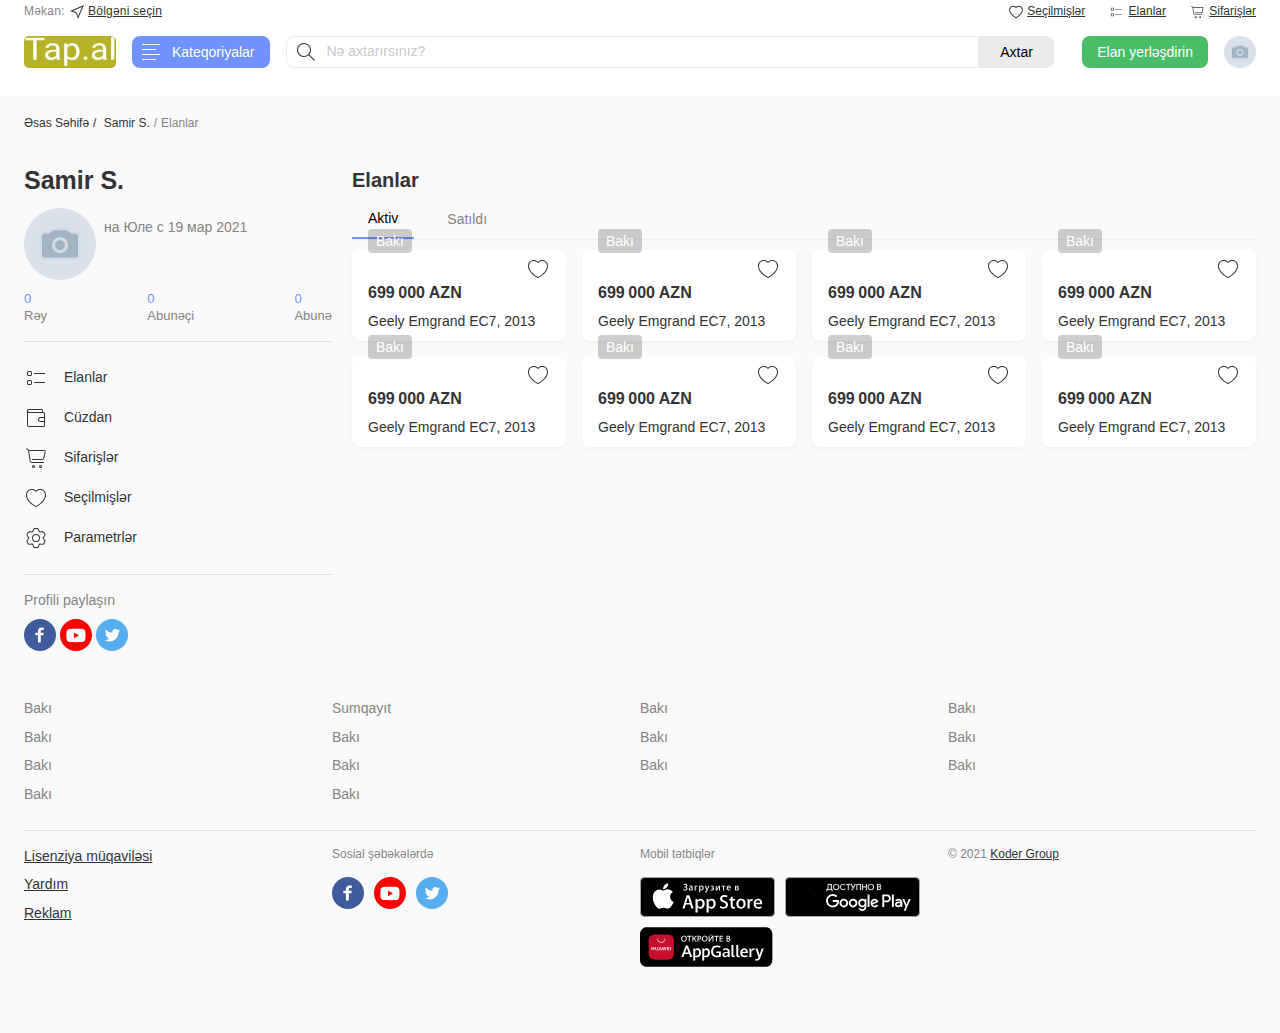
==== commit 949f29b6: "product images" ====
--- a/new/advertisement.html
+++ b/new/advertisement.html
@@ -713,7 +713,7 @@
                         </a>
                     </li>
                     <li>
-                        <a href="">
+                        <a href="settings.html">
                             <span class="personal-menu-svg">
                                 <svg width="24" height="24" viewBox="0 0 24 24">
                                     <path fill="#333" fill-rule="evenodd"
@@ -1645,7 +1645,9 @@
                     <div
                         class="col-lg-3 d-lg-block d-md-none d-flex align-items-center justify-content-center flex-column  col-md-6 mb-2 p-0">
                         <div class="mb-3">
-                            <h3 style="color: rgb(133, 133, 133);font-size:12px;">© 2021 Mail.ru Group</h3>
+                            <h3 style="color: rgb(133, 133, 133);font-size:12px;">© 2021
+                                <a class="site-makerr" href="https://kodergroup.com/">Koder Group</a>
+                            </h3>
                         </div>
                     </div>
 
--- a/new/assets/css/style.css
+++ b/new/assets/css/style.css
@@ -27,6 +27,14 @@
 
 html{
     overflow-x:hidden;
+}
+
+*:focus {
+    outline: 0;
+}
+
+button{
+    outline: none !important;
 }
 
 .size-desktop{
@@ -214,4 +222,9 @@
 
 .color-opacity{
     color: rgb(133, 133, 133);
+}
+
+.site-makerr{
+    text-decoration: underline !important;
+    color: rgb(51, 51, 51);
 }--- a/new/assets/css/main.css
+++ b/new/assets/css/main.css
@@ -204,8 +204,12 @@
     position: fixed;
     bottom: 0;
     z-index: 2000;
+    display: -webkit-box;
+    display: -ms-flexbox;
     display: flex;
-    justify-content: center;
+    -webkit-box-pack: center;
+        -ms-flex-pack: center;
+            justify-content: center;
     width: 100%;
 }
 
@@ -214,6 +218,8 @@
     opacity: 1;
     visibility: visible;
     max-height: 1000px;
+    -webkit-transition: 0.5s ease all;
+    -o-transition: 0.5s ease all;
     transition: 0.5s ease all;
     display: none;
 }
@@ -228,14 +234,21 @@
 .mobile-create-product a{
     background: #7092fe;
     color: rgb(255, 255, 255);
-    box-shadow: rgba(0, 0, 0, 0.04) 0px 2px 4px 0px;
+    -webkit-box-shadow: rgba(0, 0, 0, 0.04) 0px 2px 4px 0px;
+            box-shadow: rgba(0, 0, 0, 0.04) 0px 2px 4px 0px;
     height: 32px;
     padding: 4px 15px;
     border-radius: 8px;
     white-space: nowrap;
+    display: -webkit-box;
+    display: -ms-flexbox;
     display: flex;
-    align-items: center;
+    -webkit-box-align: center;
+        -ms-flex-align: center;
+            align-items: center;
     font-family: "Open Sans", -apple-system, BlinkMacSystemFont, "Segoe UI", Roboto, Helvetica, Arial, sans-serif;
+    -webkit-transition: 0.2s ease all;
+    -o-transition: 0.2s ease all;
     transition: 0.2s ease all;
 }
 
--- a/new/assets/css/settings.css
+++ b/new/assets/css/settings.css
@@ -1,9 +1,18 @@
+/*
+* Prefixed by https://autoprefixer.github.io
+* PostCSS: v7.0.29,
+* Autoprefixer: v9.7.6
+* Browsers: last 4 version
+*/
+
 body{
     overflow: hidden;
 }
 .user-profile-settings-img a{
     width: 72px;    
     height: 72px;
+    display: -webkit-box;
+    display: -ms-flexbox;
     display: flex;
 }
 
@@ -45,7 +54,9 @@
 .personal-informationn-settings-list{
     padding: 16px 0px;
     border-bottom: 1px solid rgba(0,0,0,.1);
-    align-items: center;
+    -webkit-box-align: center;
+        -ms-flex-align: center;
+            align-items: center;
     cursor: pointer;
 }
 
@@ -61,14 +72,19 @@
 .page-settings-right-side{
     background-color: rgb(255, 255, 255);
     border-radius: 8px;
-    box-shadow: rgba(0, 0, 0, 0.04) 0px 2px 4px 0px;
+    -webkit-box-shadow: rgba(0, 0, 0, 0.04) 0px 2px 4px 0px;
+            box-shadow: rgba(0, 0, 0, 0.04) 0px 2px 4px 0px;
     padding: 24px 24px 8px 24px;
 }
 
 
 .personal-informationn-right{
+    display: -webkit-box;
+    display: -ms-flexbox;
     display: flex;
-    justify-content: space-between;
+    -webkit-box-pack: justify;
+        -ms-flex-pack: justify;
+            justify-content: space-between;
     width: 100%;
     white-space: nowrap;
 }
@@ -77,9 +93,15 @@
     border: none;
     height: 24px;
     width: 24px;
+    -webkit-transition: 0.2s ease all;
+    -o-transition: 0.2s ease all;
     transition: 0.2s ease all;
+    display: -webkit-box;
+    display: -ms-flexbox;
     display: flex;
-    align-items: center;
+    -webkit-box-align: center;
+        -ms-flex-align: center;
+            align-items: center;
 }
 
 .personal-informationn-right-img img{
@@ -125,6 +147,8 @@
     color: white;
     margin: 0;
     width: calc((100% - 8px)/2);
+    -webkit-transition: 0.2s ease all;
+    -o-transition: 0.2s ease all;
     transition: 0.2s ease all;
 }
 
@@ -138,6 +162,8 @@
     margin: 0;
     width: calc((100% - 8px)/2);
     margin-left: 8px;
+    -webkit-transition: 0.2s ease all;
+    -o-transition: 0.2s ease all;
     transition: 0.2s ease all;
 }
 
@@ -156,7 +182,9 @@
 .sold-active-advertisements{
     font-size: 14px;
     margin-bottom: 10px;
-    align-items: center;
+    -webkit-box-align: center;
+        -ms-flex-align: center;
+            align-items: center;
     border-bottom: 1px solid rgba(64, 72, 79, 0.05);
     height: 40px;
 }
@@ -191,7 +219,9 @@
 .purchases-sales-orders{
     font-size: 14px;
     margin-bottom: 10px;
-    align-items: center;
+    -webkit-box-align: center;
+        -ms-flex-align: center;
+            align-items: center;
     border-bottom: 1px solid rgba(64, 72, 79, 0.05);
     height: 40px;
 }
@@ -221,15 +251,28 @@
     background: rgb(237, 237, 237) none repeat scroll 0% 0%;
 }
 
+.personal-information-right-fields{
+    display: -webkit-box;
+    display: -ms-flexbox;
+    display: flex;
+    -webkit-box-align: center;
+        -ms-flex-align: center;
+            align-items: center;
+}
+
 
 @media only screen and (max-width: 991px){
+    .personal-informationn-right{
+        width: auto;
+    }
     .right-side-settings{
         padding-left: 0px !important;
     }
     .page-settings-right-side{
         background-color: transparent;
         border-radius: 8px;
-        box-shadow: none;
+        -webkit-box-shadow: none;
+                box-shadow: none;
         padding: 24px 0px 24px 0px;
     }
     .change-info-buttons{
@@ -239,22 +282,39 @@
         display: block;
     }
     .personal-informationn-right{
-        justify-content: end;
+        -webkit-box-pack: end !important;
+            -ms-flex-pack: end !important;
+                justify-content: end !important;
     }
     .user-subs-info{
-        justify-content: center !important;
+        -webkit-box-pack: center !important;
+            -ms-flex-pack: center !important;
+                justify-content: center !important;
     }
     .user-subs-countt{
         margin-right: 5px;
     }
     .list-sold-active-advertisements{
         width: calc(100%/2);
-        justify-content: center;
+        -webkit-box-pack: center;
+            -ms-flex-pack: center;
+                justify-content: center;
     }
 
     .list-purchases-sales-orders{
         width: calc(100%/2);
-        justify-content: center;
+        -webkit-box-pack: center;
+            -ms-flex-pack: center;
+                justify-content: center;
+    }
+    .personal-informationn-left{
+        width: auto;
+    }
+    
+    .personal-informationn-settings-list{
+        -webkit-box-pack: justify;
+            -ms-flex-pack: justify;
+                justify-content: space-between;
     }
     
 }
